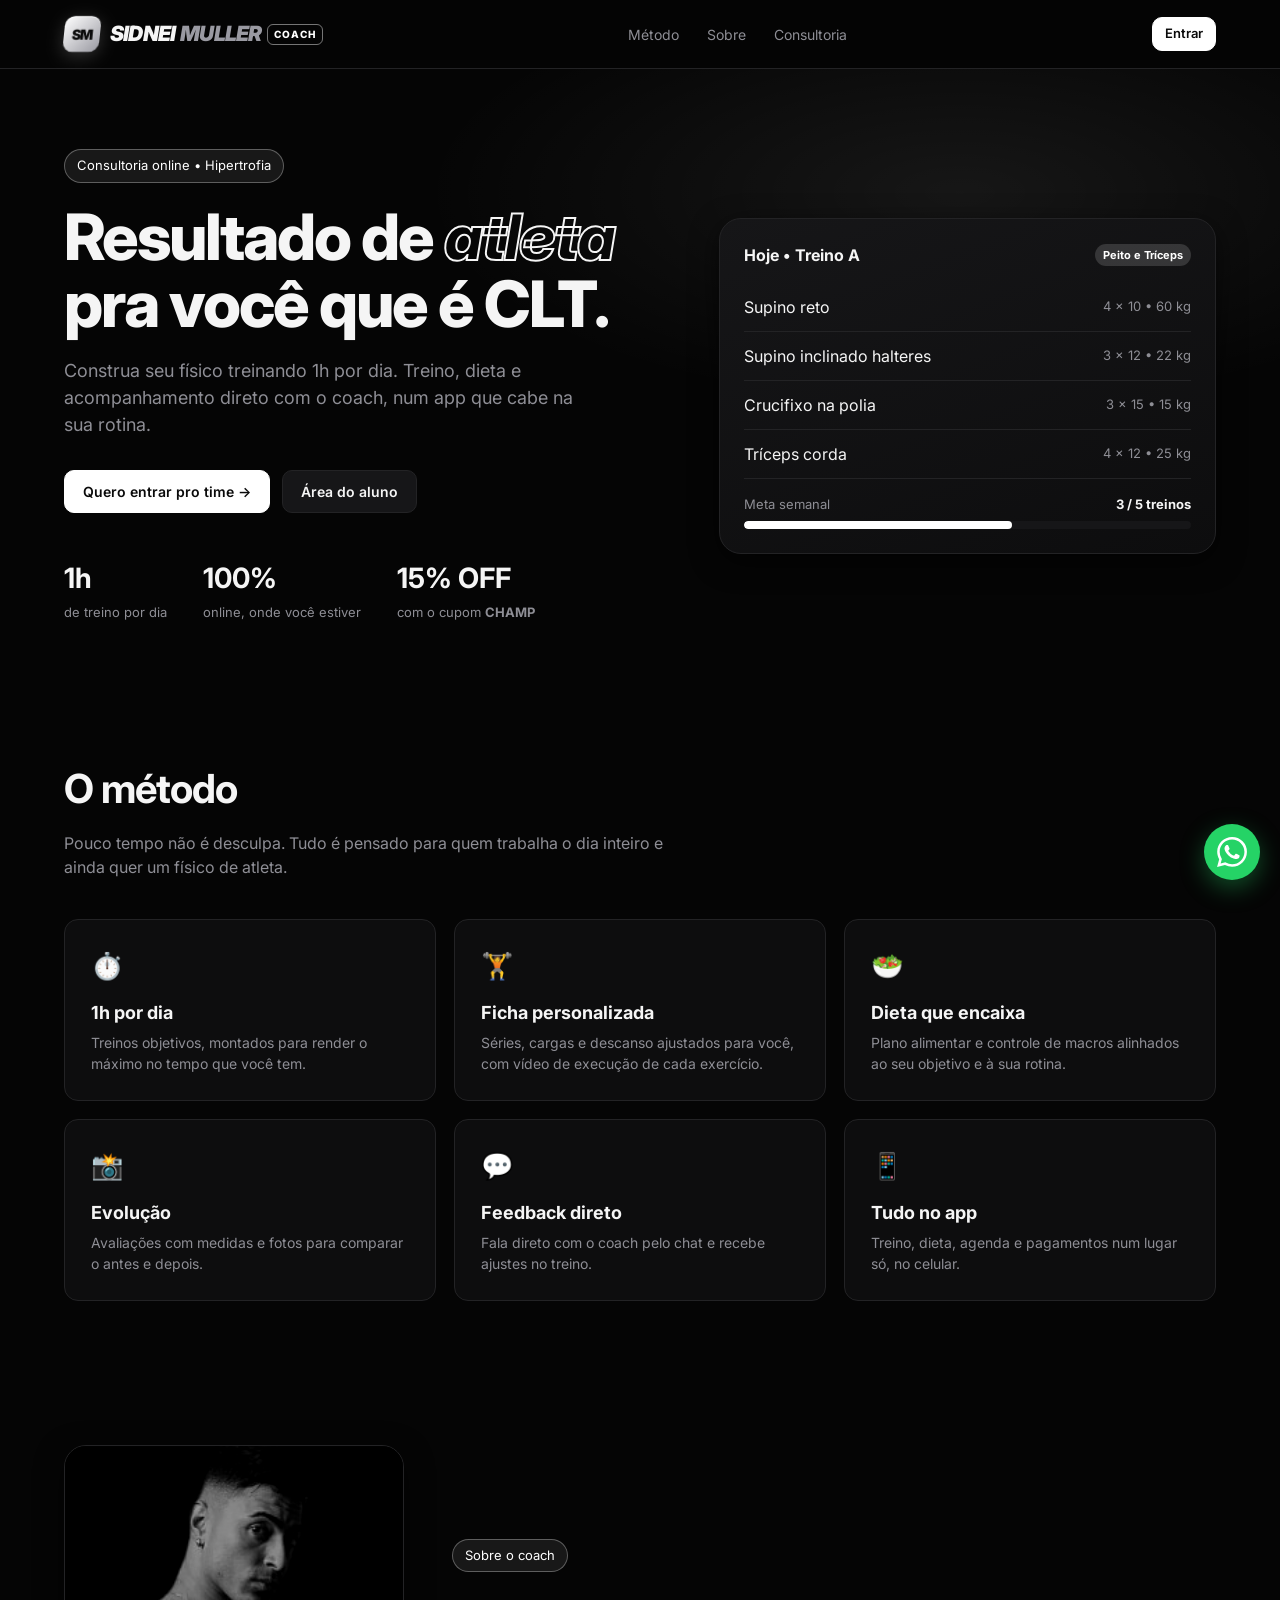
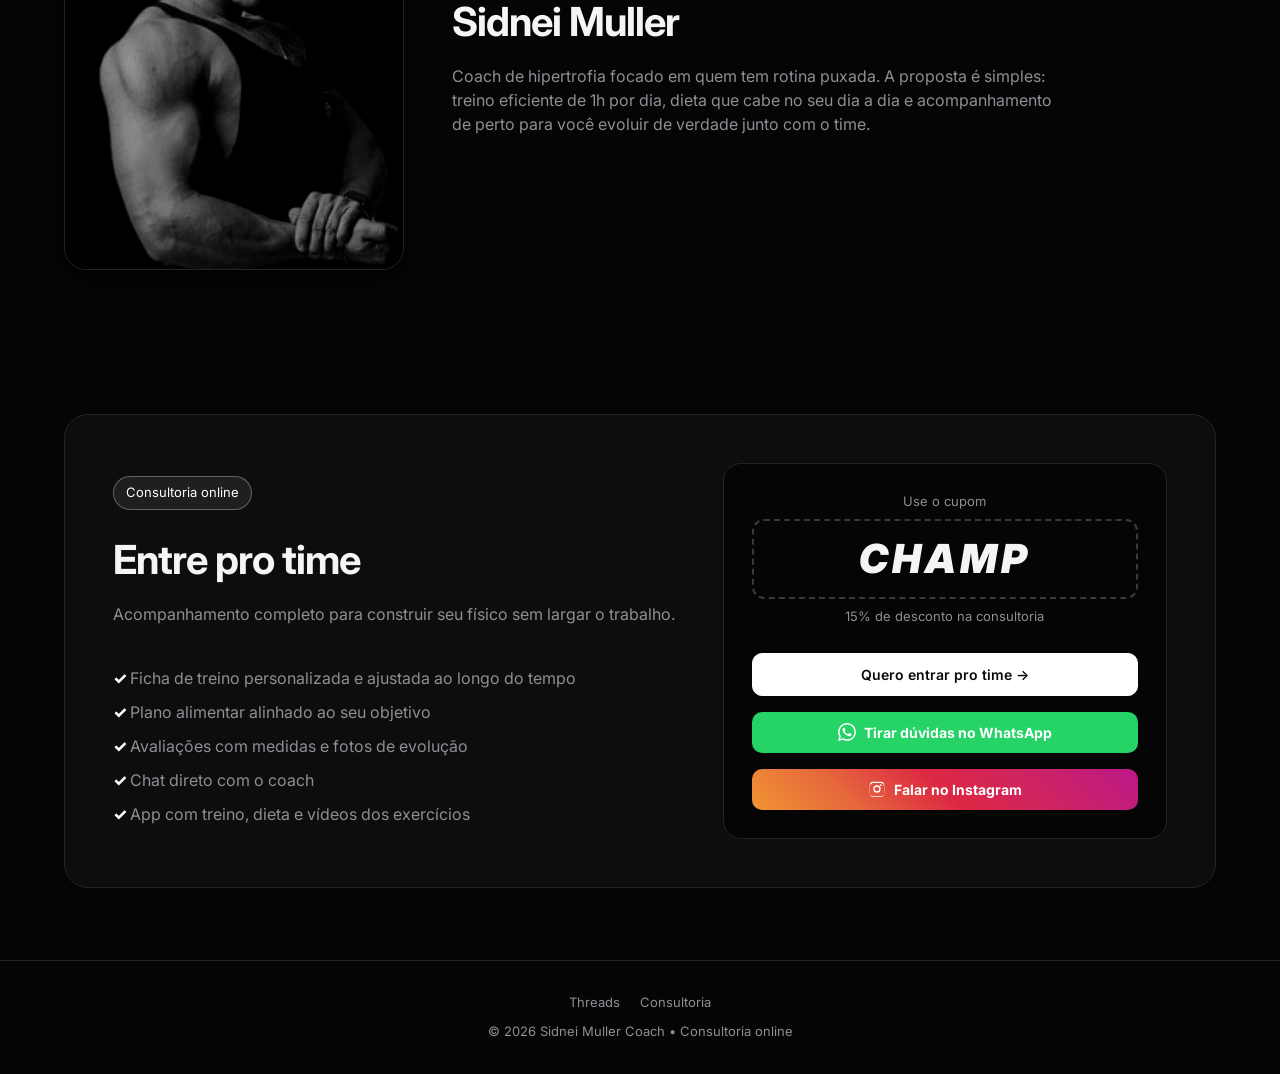
==== index.html @ 7ab68162 "Expand the coach's Financeiro - Six KPIs: received this month, receivable, overdue with delinquency " ====
<!DOCTYPE html>
<html lang="pt-br">
<head>
    <meta charset="UTF-8">
    <meta name="viewport" content="width=device-width, initial-scale=1.0">
    <meta name="theme-color" content="#050505">
    <link rel="icon" href="assets/logo.svg" type="image/svg+xml">
    <title>Sidnei Muller Coach — Resultado de atleta pra você CLT</title>
    <meta name="description" content="Consultoria online de hipertrofia com Sidnei Muller. Construa seu físico treinando 1h por dia.">
    <link rel="preconnect" href="https://fonts.googleapis.com">
    <link href="https://fonts.googleapis.com/css2?family=Inter:wght@400;500;600;700;800;900&display=swap" rel="stylesheet">
    <link rel="stylesheet" href="css/style.css?v=202610061813">
    <script src="js/config.js?v=202610061813"></script>
</head>
<body>
    <header class="nav">
        <a href="#" class="logo"><span class="logo-mark" aria-hidden="true">SM</span><span class="logo-text">Sidnei<b>Muller</b><em>Coach</em></span></a>
        <nav class="nav-links">
            <a href="#metodo">Método</a>
            <a href="#sobre">Sobre</a>
            <a href="#consultoria">Consultoria</a>
        </nav>
        <div class="nav-actions">
            <button class="btn btn-primary btn-sm" data-open-login>Entrar</button>
        </div>
    </header>

    <div class="hero-glow"><section class="hero">
        <div>
            <div class="pill">Consultoria online • Hipertrofia</div>
            <h1>Resultado de <em>atleta</em> pra você que é CLT.</h1>
            <p>Construa seu físico treinando 1h por dia. Treino, dieta e acompanhamento direto com o coach, num app que cabe na sua rotina.</p>
            <div class="hero-actions">
                <a class="btn btn-primary" data-link="checkout">Quero entrar pro time →</a>
                <button class="btn" data-open-login data-role="cliente">Área do aluno</button>
            </div>
            <div class="hero-stats">
                <div><strong>1h</strong><span>de treino por dia</span></div>
                <div><strong>100%</strong><span>online, onde você estiver</span></div>
                <div><strong><span data-discount>15%</span> OFF</strong><span>com o cupom <b data-coupon>CHAMP</b></span></div>
            </div>
        </div>
        <div class="hero-card">
            <div class="card-head"><h3>Hoje • Treino A</h3><span class="badge accent">Peito e Tríceps</span></div>
            <div class="mini-row"><span>Supino reto</span><span class="muted small">4 × 10 • 60 kg</span></div>
            <div class="mini-row"><span>Supino inclinado halteres</span><span class="muted small">3 × 12 • 22 kg</span></div>
            <div class="mini-row"><span>Crucifixo na polia</span><span class="muted small">3 × 15 • 15 kg</span></div>
            <div class="mini-row"><span>Tríceps corda</span><span class="muted small">4 × 12 • 25 kg</span></div>
            <div style="margin-top:16px">
                <div class="macro-top"><span class="muted">Meta semanal</span><b>3 / 5 treinos</b></div>
                <div class="progress"><span style="width:60%"></span></div>
            </div>
        </div>
    </section></div>

    <section class="section" id="metodo">
        <h2 class="section-title">O método</h2>
        <p class="section-sub">Pouco tempo não é desculpa. Tudo é pensado para quem trabalha o dia inteiro e ainda quer um físico de atleta.</p>
        <div class="features">
            <div class="feature"><div class="ico">⏱️</div><h3>1h por dia</h3><p>Treinos objetivos, montados para render o máximo no tempo que você tem.</p></div>
            <div class="feature"><div class="ico">🏋️</div><h3>Ficha personalizada</h3><p>Séries, cargas e descanso ajustados para você, com vídeo de execução de cada exercício.</p></div>
            <div class="feature"><div class="ico">🥗</div><h3>Dieta que encaixa</h3><p>Plano alimentar e controle de macros alinhados ao seu objetivo e à sua rotina.</p></div>
            <div class="feature"><div class="ico">📸</div><h3>Evolução</h3><p>Avaliações com medidas e fotos para comparar o antes e depois.</p></div>
            <div class="feature"><div class="ico">💬</div><h3>Feedback direto</h3><p>Fala direto com o coach pelo chat e recebe ajustes no treino.</p></div>
            <div class="feature"><div class="ico">📱</div><h3>Tudo no app</h3><p>Treino, dieta, agenda e pagamentos num lugar só, no celular.</p></div>
        </div>
    </section>

    <section class="section" id="sobre">
        <div class="about">
            <div class="about-photo"><img src="assets/sidnei.jpg" alt="Sidnei Muller, coach de hipertrofia" loading="lazy"></div>
            <div>
                <div class="pill">Sobre o coach</div>
                <h2 class="section-title">Sidnei Muller</h2>
                <p class="section-sub">Coach de hipertrofia focado em quem tem rotina puxada. A proposta é simples: treino eficiente de 1h por dia, dieta que cabe no seu dia a dia e acompanhamento de perto para você evoluir de verdade junto com o time.</p>
            </div>
        </div>
    </section>

    <section class="section" id="consultoria">
        <div class="offer">
            <div>
                <div class="pill">Consultoria online</div>
                <h2 class="section-title">Entre pro time</h2>
                <p class="section-sub">Acompanhamento completo para construir seu físico sem largar o trabalho.</p>
                <ul class="offer-list">
                    <li>Ficha de treino personalizada e ajustada ao longo do tempo</li>
                    <li>Plano alimentar alinhado ao seu objetivo</li>
                    <li>Avaliações com medidas e fotos de evolução</li>
                    <li>Chat direto com o coach</li>
                    <li>App com treino, dieta e vídeos dos exercícios</li>
                </ul>
            </div>
            <div class="offer-box">
                <div class="muted small">Use o cupom</div>
                <div class="coupon" data-coupon>CHAMP</div>
                <div class="muted small"><span data-discount>15%</span> de desconto na consultoria</div>
                <a class="btn btn-primary btn-block" data-link="checkout" style="margin-top:18px">Quero entrar pro time →</a>
                <a class="btn btn-block brand-wa" data-link="whatsapp"><svg class="btn-ico" viewBox="0 0 24 24" aria-hidden="true"><path d="M17.472 14.382c-.297-.149-1.758-.867-2.03-.967-.273-.099-.471-.148-.67.15-.197.297-.767.966-.94 1.164-.173.199-.347.223-.644.075-.297-.15-1.255-.463-2.39-1.475-.883-.788-1.48-1.761-1.653-2.059-.173-.297-.018-.458.13-.606.134-.133.298-.347.446-.52.149-.174.198-.298.298-.497.099-.198.05-.371-.025-.52-.075-.149-.669-1.612-.916-2.207-.242-.579-.487-.5-.669-.51-.173-.008-.371-.01-.57-.01-.198 0-.52.074-.792.372-.272.297-1.04 1.016-1.04 2.479 0 1.462 1.065 2.875 1.213 3.074.149.198 2.096 3.2 5.077 4.487.709.306 1.262.489 1.694.625.712.227 1.36.195 1.871.118.571-.085 1.758-.719 2.006-1.413.248-.694.248-1.289.173-1.413-.074-.124-.272-.198-.57-.347m-5.421 7.403h-.004a9.87 9.87 0 01-5.031-1.378l-.361-.214-3.741.982.998-3.648-.235-.374a9.86 9.86 0 01-1.51-5.26c.001-5.45 4.436-9.884 9.888-9.884 2.64 0 5.122 1.03 6.988 2.898a9.825 9.825 0 012.893 6.994c-.003 5.45-4.437 9.884-9.885 9.884m8.413-18.297A11.815 11.815 0 0012.05 0C5.495 0 .16 5.335.157 11.892c0 2.096.547 4.142 1.588 5.945L.057 24l6.305-1.654a11.882 11.882 0 005.683 1.448h.005c6.554 0 11.89-5.335 11.893-11.893a11.821 11.821 0 00-3.48-8.413z"/></svg> Tirar dúvidas no WhatsApp</a>
                <a class="btn btn-block brand-ig" data-link="instagram"><svg class="btn-ico" viewBox="0 0 24 24" aria-hidden="true"><path d="M12 2.2c3.2 0 3.6 0 4.8.1 1.2.1 1.8.2 2.2.4.6.2 1 .5 1.4.9.4.4.7.9.9 1.4.2.4.4 1.1.4 2.2.1 1.3.1 1.6.1 4.8s0 3.6-.1 4.8c-.1 1.2-.2 1.8-.4 2.2-.2.6-.5 1-.9 1.4-.4.4-.9.7-1.4.9-.4.2-1.1.4-2.2.4-1.3.1-1.6.1-4.8.1s-3.6 0-4.8-.1c-1.2-.1-1.8-.2-2.2-.4-.6-.2-1-.5-1.4-.9-.4-.4-.7-.9-.9-1.4-.2-.4-.4-1.1-.4-2.2C2.2 15.6 2.2 15.2 2.2 12s0-3.6.1-4.8c.1-1.2.2-1.8.4-2.2.2-.6.5-1 .9-1.4.4-.4.9-.7 1.4-.9.4-.2 1.1-.4 2.2-.4C8.4 2.2 8.8 2.2 12 2.2zm0 1.8c-3.1 0-3.5 0-4.7.1-1.1.1-1.7.2-2.1.4-.5.2-.9.4-1.3.8-.4.4-.6.8-.8 1.3-.2.4-.3 1-.4 2.1-.1 1.2-.1 1.6-.1 4.7s0 3.5.1 4.7c.1 1.1.2 1.7.4 2.1.2.5.4.9.8 1.3.4.4.8.6 1.3.8.4.2 1 .3 2.1.4 1.2.1 1.6.1 4.7.1s3.5 0 4.7-.1c1.1-.1 1.7-.2 2.1-.4.5-.2.9-.4 1.3-.8.4-.4.6-.8.8-1.3.2-.4.3-1 .4-2.1.1-1.2.1-1.6.1-4.7s0-3.5-.1-4.7c-.1-1.1-.2-1.7-.4-2.1-.2-.5-.4-.9-.8-1.3-.4-.4-.8-.6-1.3-.8-.4-.2-1-.3-2.1-.4-1.2-.1-1.6-.1-4.7-.1zm0 3.1a4.9 4.9 0 1 1 0 9.8 4.9 4.9 0 0 1 0-9.8zm0 8a3.1 3.1 0 1 0 0-6.2 3.1 3.1 0 0 0 0 6.2zm6.2-8.2a1.1 1.1 0 1 1-2.3 0 1.1 1.1 0 0 1 2.3 0z"/></svg> Falar no Instagram</a>
            </div>
        </div>
    </section>


    <footer class="footer">
        <div class="footer-links">
            <a data-link="threads">Threads</a>
            <a data-link="checkout">Consultoria</a>
        </div>
        <div>© <span id="year"></span> Sidnei Muller Coach • Consultoria online</div>
    </footer>

    <a class="wa-float brand-wa" data-link="whatsapp" aria-label="Conversar no WhatsApp" title="Conversar no WhatsApp"><svg viewBox="0 0 24 24" aria-hidden="true"><path d="M17.472 14.382c-.297-.149-1.758-.867-2.03-.967-.273-.099-.471-.148-.67.15-.197.297-.767.966-.94 1.164-.173.199-.347.223-.644.075-.297-.15-1.255-.463-2.39-1.475-.883-.788-1.48-1.761-1.653-2.059-.173-.297-.018-.458.13-.606.134-.133.298-.347.446-.52.149-.174.198-.298.298-.497.099-.198.05-.371-.025-.52-.075-.149-.669-1.612-.916-2.207-.242-.579-.487-.5-.669-.51-.173-.008-.371-.01-.57-.01-.198 0-.52.074-.792.372-.272.297-1.04 1.016-1.04 2.479 0 1.462 1.065 2.875 1.213 3.074.149.198 2.096 3.2 5.077 4.487.709.306 1.262.489 1.694.625.712.227 1.36.195 1.871.118.571-.085 1.758-.719 2.006-1.413.248-.694.248-1.289.173-1.413-.074-.124-.272-.198-.57-.347m-5.421 7.403h-.004a9.87 9.87 0 01-5.031-1.378l-.361-.214-3.741.982.998-3.648-.235-.374a9.86 9.86 0 01-1.51-5.26c.001-5.45 4.436-9.884 9.888-9.884 2.64 0 5.122 1.03 6.988 2.898a9.825 9.825 0 012.893 6.994c-.003 5.45-4.437 9.884-9.885 9.884m8.413-18.297A11.815 11.815 0 0012.05 0C5.495 0 .16 5.335.157 11.892c0 2.096.547 4.142 1.588 5.945L.057 24l6.305-1.654a11.882 11.882 0 005.683 1.448h.005c6.554 0 11.89-5.335 11.893-11.893a11.821 11.821 0 00-3.48-8.413z"/></svg></a>

    <div class="modal-backdrop" id="login-modal">
        <div class="modal">
            <h3 id="login-title">Entrar</h3>
            <p class="sub" id="login-sub">Acesse a área do time.</p>
            <form id="login-form">
                <!-- Demonstração: escolhe o perfil. Com o Supabase: entrar ou criar conta -->
                <div class="role-switch" id="role-switch">
                    <button type="button" data-role="cliente" class="active">Aluno</button>
                    <button type="button" data-role="personal">Coach</button>
                </div>
                <div class="role-switch" id="mode-switch" hidden>
                    <button type="button" data-mode="login" class="active">Entrar</button>
                    <button type="button" data-mode="signup">Criar conta</button>
                </div>
                <label class="field" id="name-field">Nome
                    <input class="input" name="name" placeholder="Seu nome completo" value="Lucas Andrade" autocomplete="name">
                </label>
                <label class="field" id="email-field">E-mail
                    <input class="input" type="email" name="email" placeholder="voce@email.com" value="lucas@email.com" required autocomplete="email">
                </label>
                <label class="field">Senha
                    <input class="input" type="password" name="password" placeholder="••••••••" value="123456" required minlength="6" autocomplete="current-password">
                </label>
                <p class="small" id="login-msg" hidden></p>
                <button class="btn btn-primary btn-block" type="submit" id="login-submit">Entrar</button>
                <button class="btn btn-ghost btn-block" type="button" id="forgot" hidden>Esqueci minha senha</button>
                <button class="btn btn-ghost btn-block" type="button" id="close-login">Cancelar</button>
            </form>
        </div>
    </div>

    <script src="js/backend.js?v=202610061813"></script>
    <script>
        document.getElementById('year').textContent = new Date().getFullYear();

        const modal = document.getElementById('login-modal');
        const form = document.getElementById('login-form');
        const msg = document.getElementById('login-msg');
        const submit = document.getElementById('login-submit');
        const roleButtons = form.querySelectorAll('#role-switch button');
        const modeButtons = form.querySelectorAll('#mode-switch button');
        let role = 'cliente';
        let mode = 'login';

        function say(text, ok) {
            msg.hidden = !text;
            msg.textContent = text || '';
            msg.className = 'small ' + (ok ? 'up' : 'down');
        }

        // Modo demonstração: nome e e-mail de exemplo, sem senha de verdade
        function setRole(r) {
            role = r;
            roleButtons.forEach(b => b.classList.toggle('active', b.dataset.role === r));
            form.name.value = r === 'personal' ? SITE.coach : 'Lucas Andrade';
            form.email.value = r === 'personal' ? 'coach@email.com' : 'lucas@email.com';
        }

        // Com o Supabase: entrar, criar conta ou definir senha (depois do link do e-mail)
        function setMode(m) {
            if (m === 'password') {
                mode = m;
                ['mode-switch', 'name-field', 'email-field', 'forgot'].forEach(id => document.getElementById(id).hidden = true);
                form.name.required = form.email.required = false;
                form.password.value = '';
                form.password.autocomplete = 'new-password';
                document.getElementById('login-title').textContent = 'Crie sua senha';
                document.getElementById('login-sub').textContent = 'Você vai usar esta senha (mínimo de 6 caracteres) para entrar das próximas vezes.';
                submit.textContent = 'Salvar senha e entrar';
                say('');
                return;
            }
            mode = m;
            modeButtons.forEach(b => b.classList.toggle('active', b.dataset.mode === m));
            document.getElementById('name-field').hidden = m !== 'signup';
            form.name.required = m === 'signup';
            form.password.autocomplete = m === 'signup' ? 'new-password' : 'current-password';
            document.getElementById('login-title').textContent = m === 'signup' ? 'Criar conta' : 'Entrar';
            submit.textContent = m === 'signup' ? 'Criar conta' : 'Entrar';
            document.getElementById('forgot').hidden = m === 'signup';
            document.getElementById('email-field').hidden = false;
            form.email.required = true;
            say('');
        }

        // Voltou do link do e-mail (convite do coach ou "esqueci minha senha")
        async function handleEmailLink() {
            modal.classList.add('open');
            try {
                const type = await Backend.handleRedirect();
                setMode('password');
                const skip = document.getElementById('close-login');
                if (type === 'recovery') {
                    document.getElementById('login-title').textContent = 'Nova senha';
                    skip.hidden = true;
                } else {
                    // Convite: pode criar a senha agora ou depois (pelo "Esqueci minha senha")
                    skip.textContent = 'Agora não, só entrar';
                    skip.onclick = () => { location.href = 'app.html#/' + Backend.siteUser(Backend.profile).role + '/dashboard'; };
                }
            } catch (err) {
                setMode('login');
                say(err.message);
            }
        }

        if (Backend.enabled) {
            document.getElementById('role-switch').hidden = true;
            document.getElementById('mode-switch').hidden = false;
            document.getElementById('login-sub').textContent = 'Use seu e-mail e senha.';
            form.name.value = form.email.value = form.password.value = '';
            setMode('login');
            if (Backend.hasAuthRedirect()) handleEmailLink();
        }

        document.querySelectorAll('[data-open-login]').forEach(el => el.addEventListener('click', () => {
            if (!Backend.enabled) setRole(el.dataset.role || 'cliente');
            modal.classList.add('open');
        }));
        roleButtons.forEach(b => b.addEventListener('click', () => setRole(b.dataset.role)));
        modeButtons.forEach(b => b.addEventListener('click', () => setMode(b.dataset.mode)));
        document.getElementById('close-login').onclick = () => modal.classList.remove('open');
        modal.addEventListener('click', e => { if (e.target === modal) modal.classList.remove('open'); });

        document.getElementById('forgot').onclick = async () => {
            if (!form.email.value) return say('Digite seu e-mail primeiro.');
            try {
                await Backend.resetPassword(form.email.value.trim());
                say('Enviamos um link para redefinir sua senha. Confira seu e-mail.', true);
            } catch (err) { say(err.message); }
        };

        form.addEventListener('submit', async e => {
            e.preventDefault();
            if (!Backend.enabled) {
                const user = { name: form.name.value.trim(), email: form.email.value.trim(), role };
                try { localStorage.setItem('fitcore_user', JSON.stringify(user)); } catch (_) {}
                location.href = 'app.html#/' + role + '/dashboard';
                return;
            }
            submit.disabled = true;
            say('');
            try {
                const email = form.email.value.trim(), password = form.password.value;
                if (mode === 'password') {
                    await Backend.updatePassword(password);
                } else if (mode === 'signup') {
                    const needsConfirm = await Backend.signUp(form.name.value.trim(), email, password);
                    if (needsConfirm) {
                        say('Conta criada! Confirme pelo link que enviamos para o seu e-mail e depois entre.', true);
                        setTimeout(() => setMode('login'), 4000);
                        return;
                    }
                    await Backend.loadProfile();
                } else {
                    await Backend.signIn(email, password);
                }
                const u = Backend.siteUser(Backend.profile);
                location.href = 'app.html#/' + u.role + '/dashboard';
            } catch (err) {
                say(err.message);
            } finally {
                submit.disabled = false;
            }
        });
    </script>
</body>
</html>
---- css/style.css ----
:root {
    /* Paleta monocromática: preto profundo, branco e prata (identidade do Sidnei) */
    --bg: #050505;
    --surface: #0d0d0e;
    --surface-2: #161618;
    --border: #232325;
    --border-hover: #3a3a3e;
    --text: #f5f5f5;
    --muted: #8e8e95;
    --accent: #ffffff;
    --accent-hover: #d9d9dc;
    --accent-2: #9a9aa2;
    --accent-rgb: 255, 255, 255;
    --accent-ink: #0a0a0a;
    --blue: #7fb2ff;
    --orange: #f0b44c;
    --red: #ff5c6c;
    --green: #3fd58a;
    --radius: 14px;
    --shadow: 0 8px 28px rgba(0, 0, 0, .6);
}

* { box-sizing: border-box; margin: 0; padding: 0; }

html { scroll-behavior: smooth; }

body {
    font-family: "Inter", system-ui, -apple-system, "Segoe UI", Roboto, sans-serif;
    background: var(--bg);
    color: var(--text);
    line-height: 1.5;
    -webkit-font-smoothing: antialiased;
}

a { color: inherit; text-decoration: none; }
button, input, select, textarea { font: inherit; color: inherit; }
img { max-width: 100%; display: block; }

/* ---------- Botões / inputs ---------- */
.btn {
    display: inline-flex; align-items: center; justify-content: center; gap: 8px;
    padding: 10px 18px; border-radius: 10px; border: 1px solid var(--border);
    background: var(--surface-2); cursor: pointer; font-weight: 600; font-size: 14px;
    transition: transform .15s, background .15s, border-color .15s;
}
.btn:hover { border-color: var(--border-hover); }
.btn:active { transform: scale(.98); }
.btn-primary { background: var(--accent); color: var(--accent-ink); border-color: var(--accent); }
.btn-primary:hover { background: var(--accent-hover); border-color: var(--accent-hover); }
.btn-ghost { background: transparent; }
.btn-sm { padding: 6px 12px; font-size: 13px; }
.btn-block { width: 100%; }

.field { display: flex; flex-direction: column; gap: 6px; font-size: 13px; color: var(--muted); }
.input, select.input, textarea.input {
    background: var(--bg); border: 1px solid var(--border); border-radius: 10px;
    padding: 10px 12px; color: var(--text); outline: none; width: 100%;
}
.input:focus { border-color: var(--accent); }

/* ---------- Landing ---------- */
.nav {
    position: sticky; top: 0; z-index: 10;
    display: flex; align-items: center; justify-content: space-between;
    padding: 16px clamp(16px, 5vw, 64px);
    background: rgba(5, 5, 5, .85); backdrop-filter: blur(10px);
    border-bottom: 1px solid var(--border);
}
.logo { display: flex; align-items: center; gap: 10px; }
.logo-mark {
    width: 36px; height: 36px; border-radius: 10px; flex-shrink: 0;
    display: grid; place-items: center; color: var(--accent-ink); font-weight: 900; font-size: 14px; letter-spacing: -.5px;
    background: linear-gradient(135deg, var(--accent), var(--accent-2));
    box-shadow: 0 4px 18px rgba(var(--accent-rgb), .18), inset 0 1px 0 rgba(255, 255, 255, .6);
    transform: skewX(-6deg);
}
.logo-mark svg { width: 20px; height: 20px; fill: #fff; transform: skewX(6deg); }
.logo-text { font-weight: 900; font-size: 21px; letter-spacing: -.8px; text-transform: uppercase; font-style: italic; display: flex; align-items: center; }
.logo-text b { color: var(--accent-2); font-weight: 900; margin-left: 5px; }
.logo-text em {
    font-style: normal; font-size: 10px; font-weight: 800; letter-spacing: 1px; margin-left: 6px;
    padding: 2px 6px; border-radius: 6px; border: 1px solid rgba(var(--accent-rgb), .45); color: var(--accent);
}
.nav-links { display: flex; gap: 28px; color: var(--muted); font-size: 14px; }
.nav-links a:hover { color: var(--text); }

.hero-glow { background: radial-gradient(60% 50% at 75% 20%, rgba(var(--accent-rgb), .07), transparent 70%); }
.hero {
    display: grid; grid-template-columns: 1.1fr .9fr; gap: 48px; align-items: center;
    padding: 80px clamp(16px, 5vw, 64px) 64px; max-width: 1280px; margin: 0 auto;
}
.pill {
    display: inline-flex; gap: 8px; align-items: center; font-size: 13px; color: var(--accent);
    border: 1px solid rgba(var(--accent-rgb), .3); background: rgba(var(--accent-rgb), .08);
    padding: 6px 12px; border-radius: 999px; margin-bottom: 20px;
}
.hero h1 { font-size: clamp(36px, 5.5vw, 64px); line-height: 1.05; letter-spacing: -2px; font-weight: 800; }
.hero h1 em { font-style: italic; color: transparent; -webkit-text-stroke: 2px var(--text); padding-right: 4px; }
.hero p { color: var(--muted); font-size: 18px; margin: 20px 0 32px; max-width: 520px; }
.hero-actions { display: flex; gap: 12px; flex-wrap: wrap; }
.hero-stats { display: flex; gap: 36px; margin-top: 44px; flex-wrap: wrap; }
.hero-stats strong { display: block; font-size: 28px; }
.hero-stats span { color: var(--muted); font-size: 13px; }

.hero-card {
    background: linear-gradient(160deg, var(--surface-2), var(--surface));
    border: 1px solid var(--border); border-radius: 22px; padding: 24px; box-shadow: var(--shadow);
}
.hero-card .mini-row { display: flex; justify-content: space-between; align-items: center; padding: 12px 0; border-bottom: 1px solid var(--border); }
.hero-card .mini-row:last-child { border-bottom: 0; }

.section { padding: 72px clamp(16px, 5vw, 64px); max-width: 1280px; margin: 0 auto; }
.section-title { font-size: clamp(28px, 4vw, 40px); letter-spacing: -1px; margin-bottom: 12px; }
.section-sub { color: var(--muted); margin-bottom: 40px; max-width: 620px; }

.features { display: grid; grid-template-columns: repeat(3, 1fr); gap: 18px; }
.feature { background: var(--surface); border: 1px solid var(--border); border-radius: var(--radius); padding: 26px; }
.feature .ico { font-size: 26px; margin-bottom: 14px; }
.feature h3 { margin-bottom: 6px; font-size: 18px; }
.feature p { color: var(--muted); font-size: 14px; }

.plans { display: grid; grid-template-columns: repeat(3, 1fr); gap: 18px; }
.plan { background: var(--surface); border: 1px solid var(--border); border-radius: 18px; padding: 28px; display: flex; flex-direction: column; gap: 16px; }
.plan.featured { border-color: var(--accent); position: relative; }
.plan.featured::before {
    content: "Mais escolhido"; position: absolute; top: -12px; left: 24px;
    background: var(--accent); color: var(--accent-ink); font-size: 12px; font-weight: 700; padding: 3px 10px; border-radius: 999px;
}
.plan .price { font-size: 36px; font-weight: 800; }
.plan .price small { font-size: 14px; color: var(--muted); font-weight: 500; }
.plan ul { list-style: none; display: flex; flex-direction: column; gap: 8px; color: var(--muted); font-size: 14px; flex: 1; }
.plan li::before { content: "✓ "; color: var(--accent); font-weight: 700; }

.testimonials { display: grid; grid-template-columns: repeat(3, 1fr); gap: 18px; }
.testimonial { background: var(--surface); border: 1px solid var(--border); border-radius: var(--radius); padding: 24px; }
.testimonial p { color: var(--muted); margin-bottom: 16px; }

.cta {
    background: linear-gradient(120deg, #f5f5f5, #9a9aa2); color: var(--accent-ink); border-radius: 24px; padding: 48px;
    display: flex; justify-content: space-between; align-items: center; gap: 24px; flex-wrap: wrap;
}
.cta h2 { font-size: clamp(24px, 3.5vw, 36px); letter-spacing: -1px; }
.cta .btn { background: #0b0b0c; color: #fff; border-color: #0b0b0c; }

.footer { text-align: center; color: var(--muted); font-size: 13px; padding: 32px; border-top: 1px solid var(--border); }

/* ---------- Modal login ---------- */
.modal-backdrop {
    position: fixed; inset: 0; background: rgba(0, 0, 0, .6); display: none;
    align-items: center; justify-content: center; z-index: 50; padding: 16px;
}
.modal-backdrop.open { display: flex; }
.modal { background: var(--surface); border: 1px solid var(--border); border-radius: 18px; padding: 28px; width: 100%; max-width: 420px; box-shadow: var(--shadow); }
.modal h3 { font-size: 22px; margin-bottom: 4px; }
.modal .sub { color: var(--muted); font-size: 14px; margin-bottom: 20px; }
.modal form { display: flex; flex-direction: column; gap: 14px; }
.role-switch { display: grid; grid-template-columns: 1fr 1fr; gap: 6px; background: var(--bg); padding: 4px; border-radius: 10px; border: 1px solid var(--border); }
.role-switch button { border: 0; background: transparent; padding: 8px; border-radius: 7px; cursor: pointer; color: var(--muted); font-weight: 600; }
.role-switch button.active { background: var(--surface-2); color: var(--text); }

/* ---------- App (área logada) ---------- */
.app { display: grid; grid-template-columns: 250px 1fr; min-height: 100vh; }

.sidebar {
    background: var(--surface); border-right: 1px solid var(--border); padding: 20px 14px;
    display: flex; flex-direction: column; gap: 6px; position: sticky; top: 0; height: 100vh;
}
.sidebar .logo { padding: 4px 10px 20px; }
.sidebar .logo { min-width: 0; }
.sidebar .logo-text { font-size: 18px; white-space: nowrap; min-width: 0; overflow: hidden; }
.sidebar .logo-text em { display: none; }
.side-label { font-size: 11px; text-transform: uppercase; letter-spacing: 1px; color: var(--muted); padding: 12px 12px 6px; }
.side-link {
    display: flex; align-items: center; gap: 12px; padding: 10px 12px; border-radius: 10px;
    color: var(--muted); font-size: 14px; font-weight: 500; transition: background .15s, color .15s;
}
.side-link:hover { background: var(--surface-2); color: var(--text); }
.side-link.active { background: rgba(var(--accent-rgb), .1); color: var(--accent); }
.side-link .ico { width: 20px; text-align: center; }
.side-link .badge { margin-left: auto; }
.sidebar .spacer { flex: 1; }
.user-chip { display: flex; align-items: center; gap: 10px; padding: 10px; border: 1px solid var(--border); border-radius: 12px; }
.user-chip small { color: var(--muted); display: block; font-size: 12px; }

.avatar {
    width: 38px; height: 38px; border-radius: 50%; flex-shrink: 0;
    display: grid; place-items: center; font-weight: 700; font-size: 14px;
    background: linear-gradient(135deg, var(--accent), var(--accent-2)); color: var(--accent-ink);
}
.avatar.lg { width: 72px; height: 72px; font-size: 24px; }

.main { padding: 28px clamp(16px, 3vw, 40px) 60px; min-width: 0; }
.topbar { display: flex; justify-content: space-between; align-items: center; gap: 16px; margin-bottom: 28px; flex-wrap: wrap; }
.topbar h1 { font-size: 26px; letter-spacing: -.5px; }
.topbar p { color: var(--muted); font-size: 14px; }
.menu-toggle { display: none; }

.grid { display: grid; gap: 18px; }
.grid-4 { grid-template-columns: repeat(4, 1fr); }
.grid-3 { grid-template-columns: repeat(3, 1fr); }
.grid-2 { grid-template-columns: repeat(2, 1fr); }
.grid-main { grid-template-columns: 2fr 1fr; }

.card { background: var(--surface); border: 1px solid var(--border); border-radius: var(--radius); padding: 20px; min-width: 0; }
.card-head { display: flex; justify-content: space-between; align-items: center; margin-bottom: 16px; gap: 12px; }
.card-head h2, .card-head h3 { font-size: 16px; }
.card-head a { color: var(--accent); font-size: 13px; }
.muted { color: var(--muted); }
.small { font-size: 13px; }

.stat .label { color: var(--muted); font-size: 13px; display: flex; justify-content: space-between; align-items: center; }
.stat .value { font-size: 28px; font-weight: 800; margin: 6px 0 2px; letter-spacing: -.5px; }
.stat .value small { font-size: 14px; color: var(--muted); font-weight: 500; }
.stat .delta { font-size: 12px; }
.up { color: var(--green); }
.down { color: var(--red); }
.stat-ico { width: 34px; height: 34px; border-radius: 9px; display: grid; place-items: center; background: var(--surface-2); font-size: 16px; }

.badge { font-size: 11px; font-weight: 700; padding: 3px 8px; border-radius: 999px; background: var(--surface-2); color: var(--muted); white-space: nowrap; }
.badge.accent { background: rgba(var(--accent-rgb), .15); color: var(--accent); }
.badge.blue { background: rgba(91, 157, 255, .15); color: var(--blue); }
.badge.orange { background: rgba(255, 176, 32, .15); color: var(--orange); }
.badge.red { background: rgba(255, 77, 109, .15); color: var(--red); }
.badge.green { background: rgba(47, 214, 123, .15); color: var(--green); }

.progress { height: 8px; background: var(--surface-2); border-radius: 999px; overflow: hidden; }
.progress > span { display: block; height: 100%; background: var(--accent); border-radius: inherit; transition: width .4s; }

.list { display: flex; flex-direction: column; }
.list-item { display: flex; align-items: center; gap: 14px; padding: 12px 0; border-bottom: 1px solid var(--border); }
.list-item:last-child { border-bottom: 0; }
.list-item .grow { flex: 1; min-width: 0; }
.list-item .title { font-weight: 600; font-size: 14px; }
.list-item .meta { color: var(--muted); font-size: 12px; }

.date-box { width: 48px; text-align: center; background: var(--surface-2); border-radius: 10px; padding: 6px 0; flex-shrink: 0; }
.date-box b { display: block; font-size: 18px; line-height: 1.1; }
.date-box span { font-size: 11px; color: var(--muted); text-transform: uppercase; }

/* Semana */
.week { display: grid; grid-template-columns: repeat(7, 1fr); gap: 8px; }
.day { text-align: center; padding: 10px 4px; border-radius: 10px; background: var(--surface-2); font-size: 12px; color: var(--muted); }
.day b { display: block; font-size: 15px; color: var(--text); margin-top: 2px; }
.day.done { background: rgba(var(--accent-rgb), .12); color: var(--accent); }
.day.today { outline: 2px solid var(--accent); }
.day .dot { width: 6px; height: 6px; border-radius: 50%; background: currentColor; margin: 6px auto 0; opacity: .8; }

/* Anel de progresso */
.ring-wrap { display: flex; align-items: center; gap: 20px; }
.ring { width: 120px; height: 120px; flex-shrink: 0; }
.ring circle { fill: none; stroke-width: 10; }
.ring .bg { stroke: var(--surface-2); }
.ring .fg { stroke: var(--accent); stroke-linecap: round; transform: rotate(-90deg); transform-origin: 50% 50%; transition: stroke-dashoffset .6s; }
.ring text { fill: var(--text); font-weight: 800; font-size: 22px; }

/* Gráfico */
.chart { width: 100%; height: auto; display: block; }
.chart .grid-line { stroke: var(--border); stroke-dasharray: 3 4; }
.chart .line { fill: none; stroke: var(--accent); stroke-width: 2.5; stroke-linejoin: round; stroke-linecap: round; }
.chart .area { fill: url(#chartGrad); }
.chart .pt { fill: var(--bg); stroke: var(--accent); stroke-width: 2; }
.chart text { fill: var(--muted); font-size: 11px; }

/* Treinos */
.tabs { display: flex; gap: 8px; flex-wrap: wrap; margin-bottom: 18px; }
.tab { padding: 8px 16px; border-radius: 999px; border: 1px solid var(--border); background: var(--surface); cursor: pointer; color: var(--muted); font-weight: 600; font-size: 13px; }
.tab.active { background: var(--accent); color: var(--accent-ink); border-color: var(--accent); }

.exercise { display: grid; grid-template-columns: auto 1fr auto; gap: 14px; align-items: center; padding: 14px; border: 1px solid var(--border); border-radius: 12px; background: var(--bg); }
.exercise + .exercise { margin-top: 10px; }
.exercise.done { opacity: .55; }
.exercise.done .ex-name { text-decoration: line-through; }
.check {
    width: 26px; height: 26px; border-radius: 8px; border: 2px solid var(--border); background: transparent;
    cursor: pointer; display: grid; place-items: center; color: var(--accent-ink); font-weight: 900; font-size: 14px;
}
.exercise.done .check { background: var(--accent); border-color: var(--accent); }
.ex-name { font-weight: 600; }
.ex-meta { display: flex; gap: 8px; flex-wrap: wrap; margin-top: 4px; }

/* Dieta */
.meal { border: 1px solid var(--border); border-radius: 12px; padding: 16px; background: var(--bg); }
.meal + .meal { margin-top: 12px; }
.meal-head { display: flex; justify-content: space-between; align-items: center; margin-bottom: 8px; gap: 10px; }
.meal ul { list-style: none; color: var(--muted); font-size: 14px; display: flex; flex-direction: column; gap: 4px; }
.macro { margin-bottom: 14px; }
.macro-top { display: flex; justify-content: space-between; font-size: 13px; margin-bottom: 6px; }

/* Chat */
.chat { display: flex; flex-direction: column; height: min(70vh, 640px); }
.chat-body { flex: 1; overflow-y: auto; display: flex; flex-direction: column; gap: 10px; padding: 4px 4px 12px; }
.msg { max-width: 75%; padding: 10px 14px; border-radius: 14px; font-size: 14px; }
.msg small { display: block; font-size: 11px; opacity: .6; margin-top: 4px; }
.msg.them { background: var(--surface-2); align-self: flex-start; border-bottom-left-radius: 4px; }
.msg.me { background: var(--accent); color: var(--accent-ink); align-self: flex-end; border-bottom-right-radius: 4px; }
.chat-form { display: flex; gap: 10px; border-top: 1px solid var(--border); padding-top: 14px; }

/* Tabela */
.table-wrap { overflow-x: auto; }
table { width: 100%; border-collapse: collapse; font-size: 14px; }
th { text-align: left; color: var(--muted); font-weight: 500; font-size: 12px; text-transform: uppercase; letter-spacing: .5px; padding: 10px 12px; border-bottom: 1px solid var(--border); }
td { padding: 12px; border-bottom: 1px solid var(--border); white-space: nowrap; }
tr:last-child td { border-bottom: 0; }
.cell-user { display: flex; align-items: center; gap: 10px; }

.form-row { display: grid; grid-template-columns: repeat(auto-fit, minmax(140px, 1fr)); gap: 12px; align-items: end; }

.toast {
    position: fixed; bottom: 24px; left: 50%; transform: translateX(-50%) translateY(20px);
    background: var(--accent); color: var(--accent-ink); padding: 12px 20px; border-radius: 12px;
    font-weight: 700; white-space: nowrap; opacity: 0; pointer-events: none; transition: .25s; z-index: 100;
}
.toast.show { opacity: 1; transform: translateX(-50%) translateY(0); }

.empty { text-align: center; color: var(--muted); padding: 24px; font-size: 14px; }

/* ---------- Responsivo ---------- */
@media (max-width: 1100px) {
    .grid-4 { grid-template-columns: repeat(2, 1fr); }
    .grid-main { grid-template-columns: 1fr; }
}
@media (max-width: 900px) {
    .hero { grid-template-columns: 1fr; padding-top: 48px; }
    .features, .plans, .testimonials { grid-template-columns: 1fr; }
    .nav-links { display: none; }
    .grid-3, .grid-2 { grid-template-columns: 1fr; }

    .app { grid-template-columns: 1fr; }
    .sidebar {
        position: fixed; left: 0; top: 0; bottom: 0; width: 260px; z-index: 40;
        transform: translateX(-100%); transition: transform .25s;
    }
    .sidebar.open { transform: translateX(0); box-shadow: var(--shadow); }
    .menu-toggle { display: inline-flex; }
}
@media (max-width: 520px) {
    .grid-4 { grid-template-columns: 1fr; }
    .cta { padding: 28px; }
    .week { gap: 4px; }
    .msg { max-width: 90%; }
}

/* ---------- Modal genérico da área logada ---------- */
#modal .modal { max-height: calc(100vh - 32px); overflow-y: auto; }
.modal.modal-wide { max-width: 640px; }

/* ---------- Biblioteca ---------- */
.lib-grid { display: grid; grid-template-columns: repeat(auto-fill, minmax(240px, 1fr)); gap: 14px; }
.lib-card { display: flex; flex-direction: column; border: 1px solid var(--border); border-radius: 12px; overflow: hidden; background: var(--bg); transition: border-color .15s, transform .15s; }
.lib-card:hover { border-color: var(--accent); transform: translateY(-2px); }
.lib-thumb { aspect-ratio: 16 / 7; display: grid; place-items: center; font-size: 30px; background: linear-gradient(135deg, var(--surface-2), #1f1714); color: var(--accent); }
.lib-body { padding: 12px 14px; display: flex; flex-direction: column; gap: 4px; }
.video-frame { aspect-ratio: 16 / 9; border-radius: 12px; overflow: hidden; background: #000; }
.video-frame iframe, .video-frame video { width: 100%; height: 100%; border: 0; display: block; }
.video-empty { background: var(--surface-2); display: flex; flex-direction: column; align-items: center; justify-content: center; gap: 10px; text-align: center; padding: 16px; color: var(--muted); }
.video-empty div { font-size: 40px; }
.tips { padding-left: 18px; color: var(--muted); font-size: 14px; display: flex; flex-direction: column; gap: 6px; }

/* ---------- Fichas ---------- */
.edit-table td { padding: 8px; }
.edit-table .input { padding: 6px 8px; min-width: 70px; }

/* ---------- Avaliação física ---------- */
.photo { position: relative; aspect-ratio: 3 / 4; border-radius: 12px; overflow: hidden; border: 1px solid var(--border); background: var(--surface-2) center / cover no-repeat; padding: 0; cursor: pointer; display: block; }
.photo img { width: 100%; height: 100%; object-fit: cover; display: block; }
.photo span { position: absolute; left: 8px; bottom: 8px; font-size: 11px; font-weight: 700; background: rgba(0, 0, 0, .65); color: #fff; padding: 2px 8px; border-radius: 999px; }
.photo-empty { display: flex; flex-direction: column; align-items: center; justify-content: center; gap: 4px; color: var(--muted); cursor: default; }
.photo-empty span { position: static; background: none; color: var(--text); padding: 0; }
.photo-pick { cursor: pointer; }
.photo-pick:not(.photo-empty) span, .photo-pick:not(.photo-empty) small { background: rgba(0, 0, 0, .65); color: #fff; padding: 2px 8px; border-radius: 999px; }
.photo-pick:not(.photo-empty) { display: flex; flex-direction: column; justify-content: flex-end; align-items: flex-start; padding: 8px; gap: 4px; }
.photo-inputs { display: grid; grid-template-columns: repeat(3, 1fr); gap: 10px; margin-top: 6px; }
.compare { display: flex; flex-direction: column; gap: 10px; }
.compare-row { display: grid; grid-template-columns: 1fr 1fr; gap: 10px; }
.compare-row .photo { aspect-ratio: 4 / 3; }
.thumbs { display: flex; gap: 6px; }
.thumb { width: 44px; height: 56px; border-radius: 8px; overflow: hidden; border: 1px solid var(--border); padding: 0; cursor: pointer; background: none; }
.thumb img { width: 100%; height: 100%; object-fit: cover; }

/* ---------- Pagamentos ---------- */
.pay-amount { font-size: 36px; font-weight: 800; letter-spacing: -1px; }
.pix-box { background: var(--bg); border: 1px dashed var(--border); border-radius: 12px; padding: 14px; display: flex; flex-direction: column; gap: 8px; align-items: flex-start; }
.pix-box code { font-size: 12px; word-break: break-all; color: var(--accent); }

/* ---------- Página do coach ---------- */
.nav-actions { display: flex; align-items: center; gap: 10px; }
.icon-btn { width: 36px; height: 36px; border-radius: 10px; border: 1px solid var(--border); display: grid; place-items: center; color: var(--text); transition: border-color .15s; }
.icon-btn:hover { border-color: var(--border-hover); }
.icon-btn svg, .btn-ico { width: 18px; height: 18px; fill: currentColor; }
.hero-stats strong span { font: inherit; color: inherit; }
.cta p { opacity: .75; margin-top: 6px; }

.about { display: grid; grid-template-columns: 340px 1fr; gap: 48px; align-items: center; }
.about-photo {
    aspect-ratio: 4 / 5; border-radius: 22px; border: 1px solid var(--border); overflow: hidden;
    background: radial-gradient(circle at 50% 30%, #2a2a2e, #0d0d0e 70%);
    display: grid; place-items: center; box-shadow: var(--shadow);
}
.about-photo:has(img) { background: #000; }
.about-photo img { width: 100%; height: 100%; object-fit: cover; object-position: 50% 20%; filter: grayscale(1) contrast(1.05); }
.about-photo span { font-size: 96px; font-weight: 900; font-style: italic; letter-spacing: -4px; color: transparent; -webkit-text-stroke: 2px rgba(255, 255, 255, .35); }

.offer { display: grid; grid-template-columns: 1.3fr 1fr; gap: 32px; align-items: center; background: var(--surface); border: 1px solid var(--border); border-radius: 24px; padding: clamp(24px, 4vw, 48px); }
.offer-list { list-style: none; display: flex; flex-direction: column; gap: 10px; color: var(--muted); }
.offer-list li::before { content: "✓ "; color: var(--accent); font-weight: 800; }
.offer-box { background: var(--bg); border: 1px solid var(--border); border-radius: 18px; padding: 28px; text-align: center; display: flex; flex-direction: column; gap: 8px; }
.coupon { font-size: 40px; font-weight: 900; letter-spacing: 4px; border: 2px dashed var(--border-hover); border-radius: 12px; padding: 8px; font-style: italic; }

.footer { display: flex; flex-direction: column; gap: 10px; align-items: center; }
.footer-links { display: flex; gap: 20px; }
.footer-links a:hover { color: var(--text); }

@media (max-width: 900px) {
    .about, .offer { grid-template-columns: 1fr; }
    .about-photo { max-width: 320px; }
}
@media (max-width: 520px) {
    .logo-text em { display: none; }
    .logo-text { font-size: 18px; }
}

/* ---------- Agenda ---------- */
.list-item.clickable { border-radius: 10px; margin: 0 -8px; padding-left: 8px; padding-right: 8px; transition: background .15s; }
.list-item.clickable:hover { background: var(--surface-2); }
.list-item.cancelled .title { text-decoration: line-through; color: var(--muted); }
.session-badges { display: flex; flex-direction: column; gap: 4px; align-items: flex-end; }
.cal-head { display: flex; align-items: center; gap: 8px; margin-bottom: 14px; }
.cal-head h2 { flex: 1; text-align: center; font-size: 17px; }
.cal-grid { display: grid; grid-template-columns: repeat(7, 1fr); gap: 6px; }
.cal-labels { margin-bottom: 6px; text-align: center; font-size: 12px; color: var(--muted); }
.cal-day {
    position: relative; aspect-ratio: 1 / 1; min-height: 44px; border-radius: 10px; border: 1px solid transparent;
    background: var(--surface-2); color: var(--text); cursor: pointer; display: flex; flex-direction: column;
    align-items: center; justify-content: center; gap: 4px; font-size: 14px; transition: border-color .15s, background .15s;
}
.cal-day:hover { border-color: var(--border-hover); }
.cal-day.past { color: var(--muted); background: transparent; }
.cal-day.today { border-color: var(--accent-2); }
.cal-day.selected { background: var(--accent); color: var(--accent-ink); border-color: var(--accent); }
.cal-dots { display: flex; gap: 3px; align-items: center; height: 6px; }
.cal-dots small { font-size: 9px; line-height: 1; }
.cal-dots i, .cal-legend i { width: 6px; height: 6px; border-radius: 50%; display: inline-block; }
.dot-accent { background: var(--accent); }
.dot-blue { background: var(--blue); }
.dot-orange { background: var(--orange); }
.cal-day.selected .dot-accent { background: var(--accent-ink); }
.cal-pending { position: absolute; top: 5px; right: 5px; width: 9px; height: 9px; border-radius: 50%; border: 2px solid var(--orange); background: transparent; }
.cal-pending.static { position: static; display: inline-block; }
.cal-legend { display: flex; flex-wrap: wrap; gap: 14px; margin-top: 14px; font-size: 12px; color: var(--muted); }
.cal-legend span { display: inline-flex; align-items: center; gap: 6px; }
.slots { display: flex; flex-wrap: wrap; gap: 6px; margin-top: 4px; }
.slot { border: 1px solid var(--border); background: var(--bg); color: var(--text); border-radius: 8px; padding: 5px 10px; font-size: 13px; cursor: pointer; }
.slot:hover { border-color: var(--border-hover); }
.slot.active { background: var(--accent); color: var(--accent-ink); border-color: var(--accent); }
.modal-actions { display: flex; flex-wrap: wrap; gap: 8px; margin-top: 18px; }
.modal-actions .btn { flex: 1 1 auto; }
.btn.danger { color: var(--red); }
.pending-card { border-color: rgba(240, 180, 76, .4); }
@media (max-width: 520px) {
    .cal-grid { gap: 4px; }
    .cal-day { min-height: 38px; font-size: 13px; }
}

/* ---------- Botões com as cores originais do Instagram e do WhatsApp ---------- */
.brand-ig, .brand-wa { color: #fff !important; border: 0 !important; }
/* Ícone quadrado: degradê radial do logo; botões largos: degradê linear (texto legível) */
.brand-ig { background: linear-gradient(45deg, #f09433 0%, #e6683c 25%, #dc2743 50%, #cc2366 75%, #bc1888 100%) !important; }
.icon-btn.brand-ig { background: radial-gradient(circle at 30% 107%, #fdf497 0%, #fdf497 5%, #fd5949 45%, #d6249f 60%, #285aeb 90%) !important; }
.brand-wa { background: #25d366 !important; }
.brand-ig:hover, .brand-wa:hover { filter: brightness(1.08); }
.brand-ig svg, .brand-wa svg { fill: #fff; }
.btn.brand-ig, .btn.brand-wa { font-weight: 700; }
[hidden] { display: none !important; }
.about .hero-actions { flex-wrap: wrap; }
.offer-box .btn + .btn { margin-top: 8px; }
.side-social { display: flex; gap: 8px; margin: 0 4px 10px; }
.side-social .btn { flex: 1; padding: 8px; }
.wa-float {
    position: fixed; right: 20px; bottom: 20px; z-index: 30; width: 56px; height: 56px; border-radius: 50%;
    display: grid; place-items: center; box-shadow: 0 8px 24px rgba(37, 211, 102, .35); transition: transform .15s;
}
.wa-float:hover { transform: scale(1.06); }
.wa-float svg { width: 30px; height: 30px; }

/* ---------- Chat do coach: lista de conversas + conversa ---------- */
.chat-layout { grid-template-columns: 300px 1fr; align-items: start; }
.thread-list { max-height: min(70vh, 640px); overflow-y: auto; }
.thread.active { background: var(--surface-2); }
.msg small { white-space: nowrap; }
@media (max-width: 900px) {
    .chat-layout { grid-template-columns: 1fr; }
    .thread-list { max-height: 260px; }
}
.thread-side { display: flex; flex-direction: column; align-items: flex-end; gap: 4px; flex-shrink: 0; }
.thread-side small { font-size: 11px; }
.video-frame.vertical { aspect-ratio: 9 / 16; max-width: 340px; margin: 0 auto; }

/* ---------- Financeiro ---------- */
.fin-toolbar { display: flex; gap: 10px; flex-wrap: wrap; margin-bottom: 14px; }
.fin-toolbar .input { width: auto; flex: 1 1 180px; }
.fin-toolbar .btn { flex: 0 0 auto; }
.fin-actions { display: flex; gap: 6px; justify-content: flex-end; }
.fin-batch { display: flex; flex-direction: column; gap: 10px; }
.fin-batch .btn { justify-content: flex-start; text-align: left; }
.fin-total td { font-weight: 700; border-top: 1px solid var(--border-hover); }
.check-line { display: flex; align-items: center; gap: 8px; font-size: 13px; color: var(--muted); margin: 12px 0; cursor: pointer; }
.fin-chart .bar-rec { fill: var(--accent); }
.fin-chart .bar-exp { fill: url(#hatch); stroke: var(--accent-2); stroke-width: 1; }
.fin-chart .hatch-bg { fill: var(--surface-2); }
.fin-chart .hatch-line { stroke: var(--accent-2); stroke-width: 2; }
.fin-chart .hit { fill: transparent; cursor: default; }
.fin-chart .fin-group:hover .hit { fill: rgba(var(--accent-rgb), .05); }
.chart-legend { display: flex; gap: 16px; font-size: 12px; color: var(--muted); }
.chart-legend span { display: inline-flex; align-items: center; gap: 6px; }
.chart-legend i { width: 12px; height: 12px; border-radius: 3px; display: inline-block; }
.lg-rec { background: var(--accent); }
.lg-exp { background: repeating-linear-gradient(45deg, var(--accent-2) 0 2px, var(--surface-2) 2px 5px); border: 1px solid var(--accent-2); }
.fin-table { margin-top: 10px; }
.fin-table summary { cursor: pointer; }
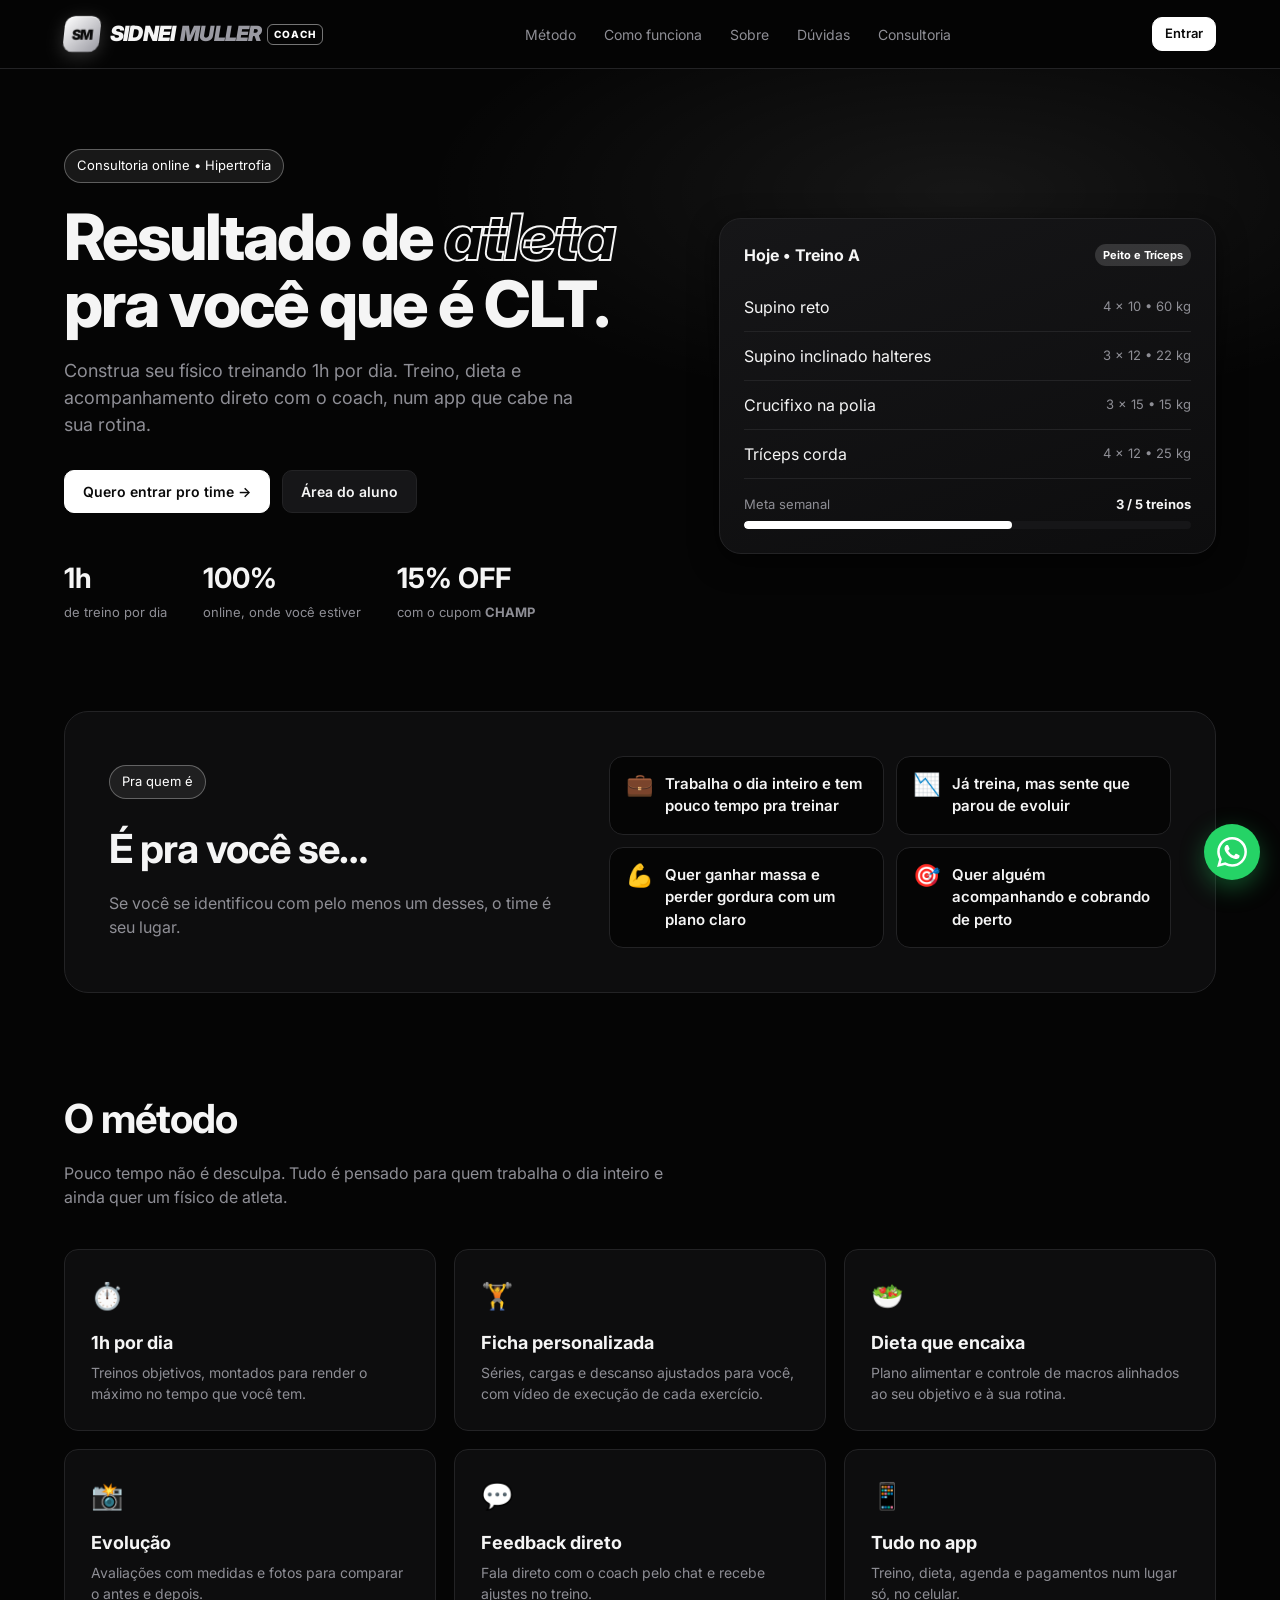
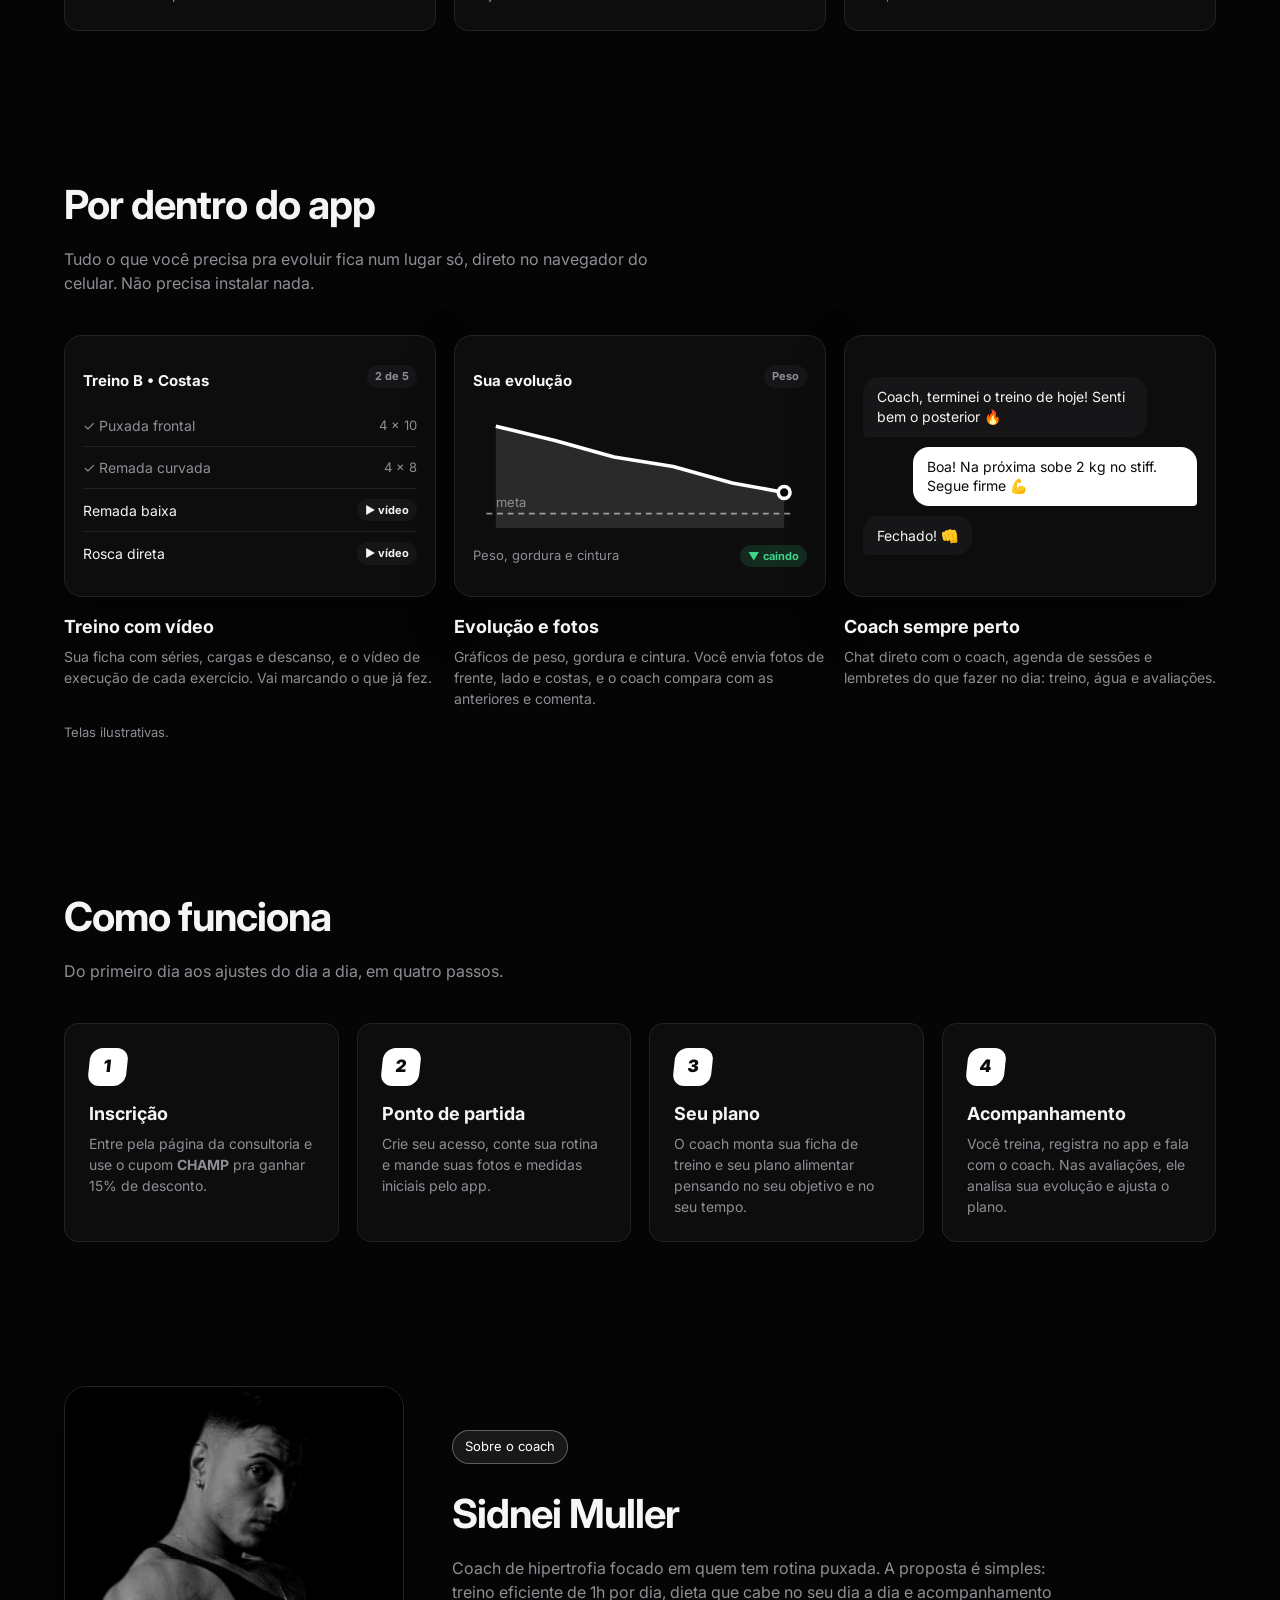
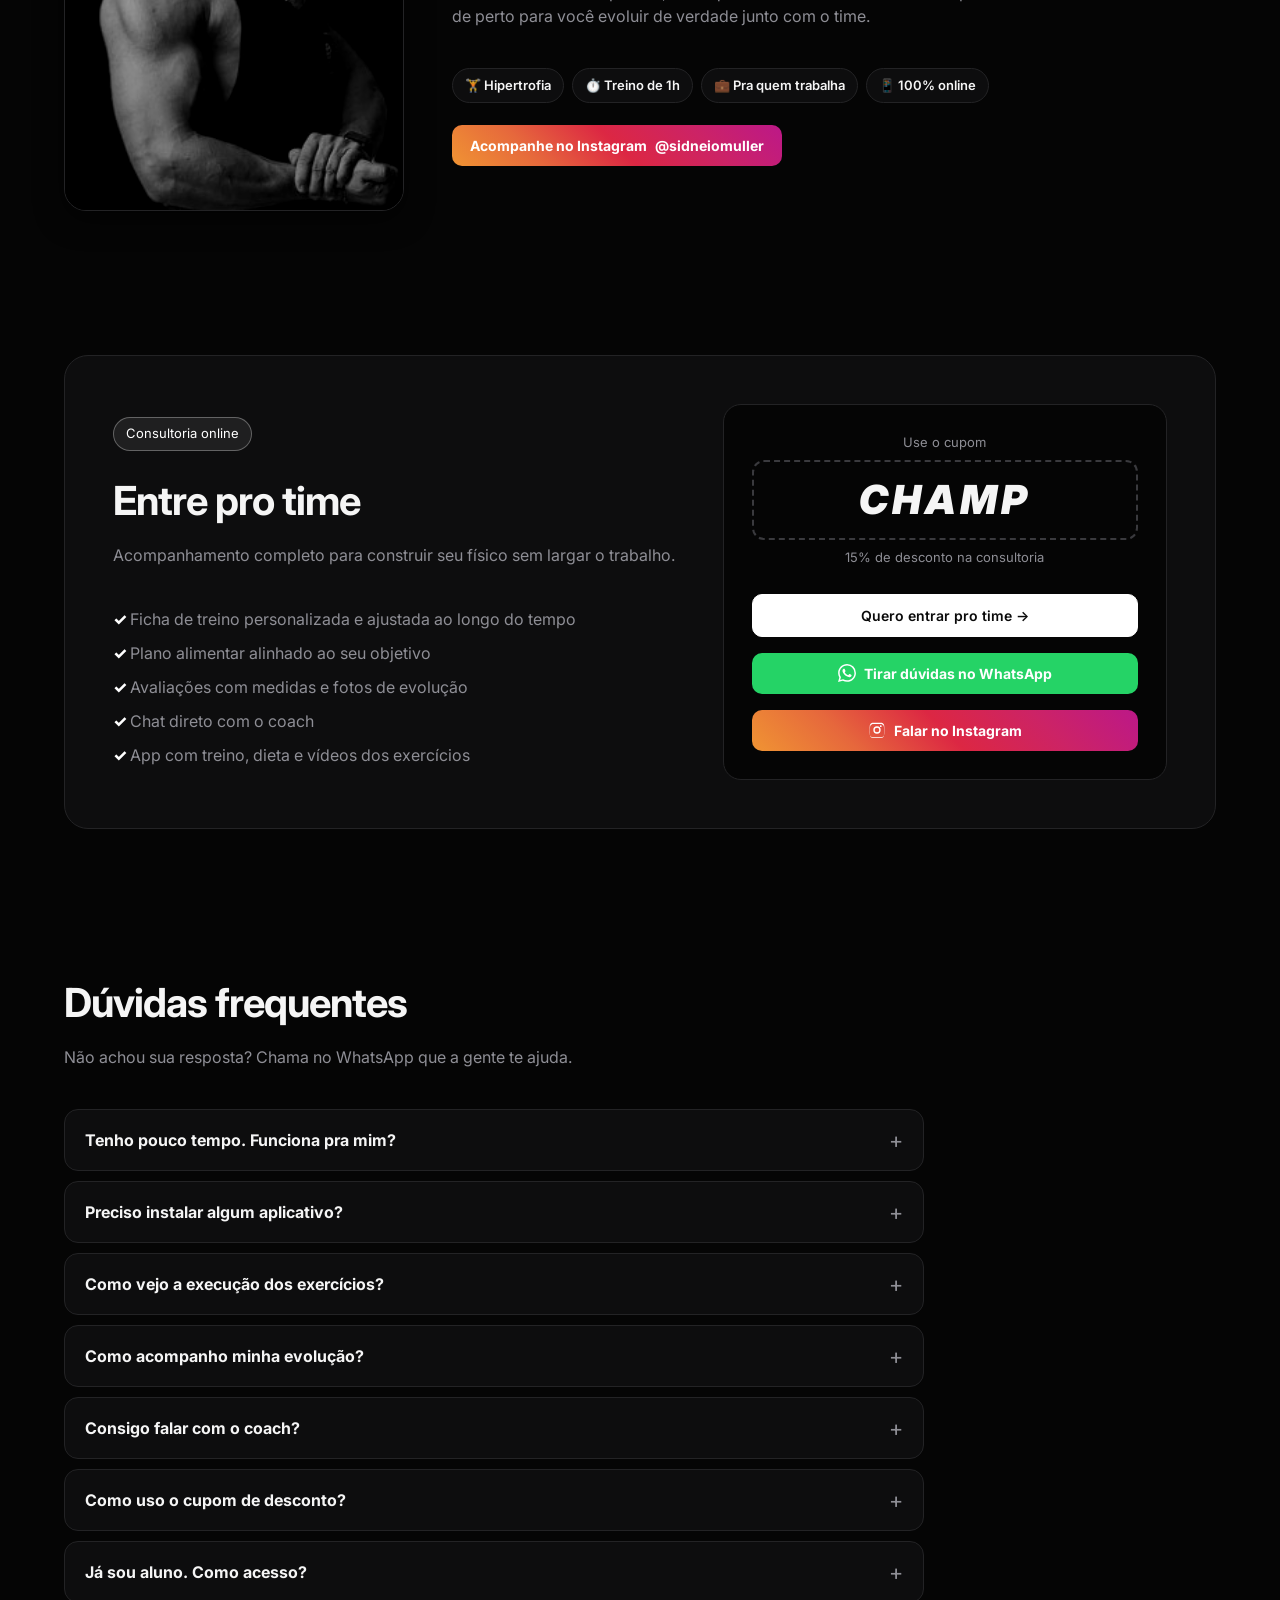
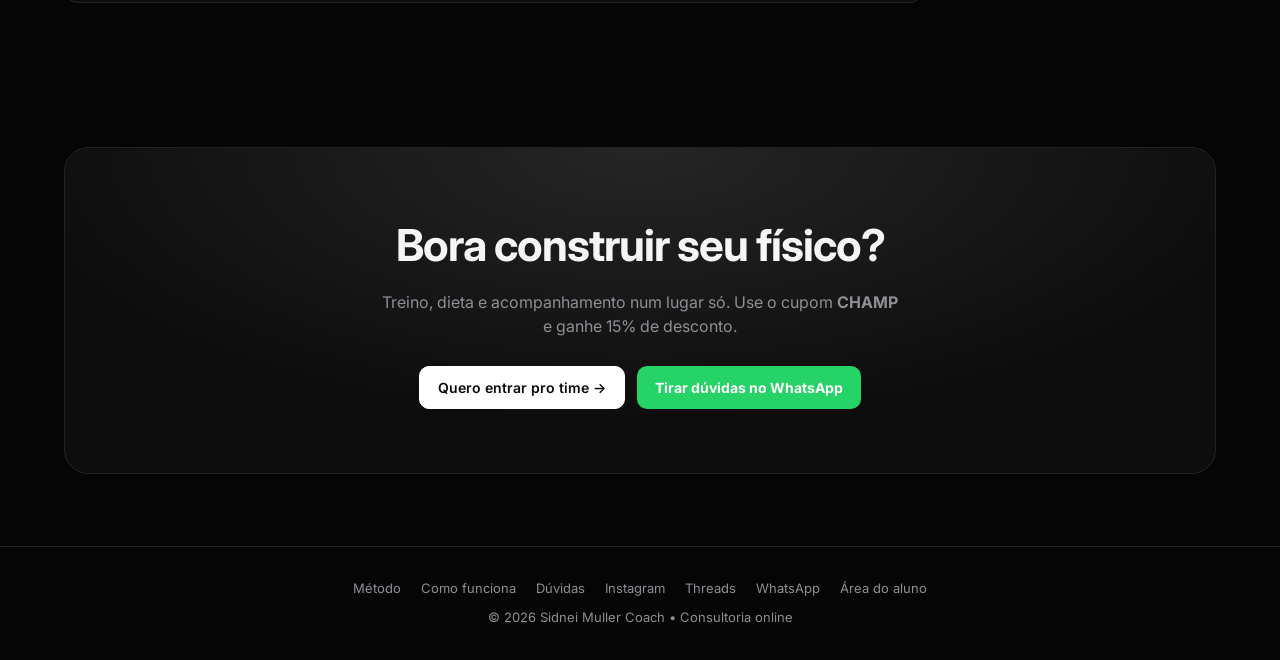
==== commit f0fe99c1: "Expand the landing page Adds "É pra você se…", an app preview with illustrative screens, a four-step" ====
--- a/index.html
+++ b/index.html
@@ -9,19 +9,22 @@
     <meta name="description" content="Consultoria online de hipertrofia com Sidnei Muller. Construa seu físico treinando 1h por dia.">
     <link rel="preconnect" href="https://fonts.googleapis.com">
     <link href="https://fonts.googleapis.com/css2?family=Inter:wght@400;500;600;700;800;900&display=swap" rel="stylesheet">
-    <link rel="stylesheet" href="css/style.css?v=202610061813">
-    <script src="js/config.js?v=202610061813"></script>
+    <link rel="stylesheet" href="css/style.css?v=202610071528">
+    <script src="js/config.js?v=202610071528"></script>
 </head>
 <body>
     <header class="nav">
         <a href="#" class="logo"><span class="logo-mark" aria-hidden="true">SM</span><span class="logo-text">Sidnei<b>Muller</b><em>Coach</em></span></a>
-        <nav class="nav-links">
+        <nav class="nav-links" id="nav-links">
             <a href="#metodo">Método</a>
+            <a href="#como-funciona">Como funciona</a>
             <a href="#sobre">Sobre</a>
+            <a href="#duvidas">Dúvidas</a>
             <a href="#consultoria">Consultoria</a>
         </nav>
         <div class="nav-actions">
             <button class="btn btn-primary btn-sm" data-open-login>Entrar</button>
+            <button class="btn btn-sm nav-toggle" id="nav-toggle" aria-label="Abrir menu" aria-expanded="false" aria-controls="nav-links">☰</button>
         </div>
     </header>
 
@@ -53,7 +56,23 @@
         </div>
     </section></div>
 
-    <section class="section" id="metodo">
+    <section class="section section-tight reveal" id="pra-quem">
+        <div class="fit-box">
+            <div>
+                <div class="pill">Pra quem é</div>
+                <h2 class="section-title">É pra você se…</h2>
+                <p class="section-sub" style="margin-bottom:0">Se você se identificou com pelo menos um desses, o time é seu lugar.</p>
+            </div>
+            <ul class="fit-list">
+                <li><span>💼</span>Trabalha o dia inteiro e tem pouco tempo pra treinar</li>
+                <li><span>📉</span>Já treina, mas sente que parou de evoluir</li>
+                <li><span>💪</span>Quer ganhar massa e perder gordura com um plano claro</li>
+                <li><span>🎯</span>Quer alguém acompanhando e cobrando de perto</li>
+            </ul>
+        </div>
+    </section>
+
+    <section class="section reveal" id="metodo">
         <h2 class="section-title">O método</h2>
         <p class="section-sub">Pouco tempo não é desculpa. Tudo é pensado para quem trabalha o dia inteiro e ainda quer um físico de atleta.</p>
         <div class="features">
@@ -66,18 +85,74 @@
         </div>
     </section>
 
-    <section class="section" id="sobre">
+    <section class="section reveal" id="app">
+        <h2 class="section-title">Por dentro do app</h2>
+        <p class="section-sub">Tudo o que você precisa pra evoluir fica num lugar só, direto no navegador do celular. Não precisa instalar nada.</p>
+        <div class="app-previews">
+            <div class="preview">
+                <div class="preview-screen">
+                    <div class="card-head"><h3>Treino B • Costas</h3><span class="badge">2 de 5</span></div>
+                    <div class="mini-row done"><span>✓ Puxada frontal</span><span class="muted small">4 × 10</span></div>
+                    <div class="mini-row done"><span>✓ Remada curvada</span><span class="muted small">4 × 8</span></div>
+                    <div class="mini-row"><span>Remada baixa</span><span class="play">▶ vídeo</span></div>
+                    <div class="mini-row"><span>Rosca direta</span><span class="play">▶ vídeo</span></div>
+                </div>
+                <h3>Treino com vídeo</h3>
+                <p>Sua ficha com séries, cargas e descanso, e o vídeo de execução de cada exercício. Vai marcando o que já fez.</p>
+            </div>
+            <div class="preview">
+                <div class="preview-screen">
+                    <div class="card-head"><h3>Sua evolução</h3><span class="badge">Peso</span></div>
+                    <svg class="preview-chart" viewBox="0 0 260 110" aria-hidden="true">
+                        <line x1="0" x2="260" y1="92" y2="92" class="goal"/>
+                        <path class="area" d="M8,18 L58,30 L108,44 L158,52 L208,66 L252,74 L252,104 L8,104 Z"/>
+                        <path class="line" d="M8,18 L58,30 L108,44 L158,52 L208,66 L252,74"/>
+                        <circle cx="252" cy="74" r="5"/>
+                        <text x="8" y="86">meta</text>
+                    </svg>
+                    <div class="mini-row"><span class="muted small">Peso, gordura e cintura</span><span class="badge green">▼ caindo</span></div>
+                </div>
+                <h3>Evolução e fotos</h3>
+                <p>Gráficos de peso, gordura e cintura. Você envia fotos de frente, lado e costas, e o coach compara com as anteriores e comenta.</p>
+            </div>
+            <div class="preview">
+                <div class="preview-screen chat-preview">
+                    <div class="bubble them">Coach, terminei o treino de hoje! Senti bem o posterior 🔥</div>
+                    <div class="bubble me">Boa! Na próxima sobe 2 kg no stiff. Segue firme 💪</div>
+                    <div class="bubble them">Fechado! 👊</div>
+                </div>
+                <h3>Coach sempre perto</h3>
+                <p>Chat direto com o coach, agenda de sessões e lembretes do que fazer no dia: treino, água e avaliações.</p>
+            </div>
+        </div>
+        <p class="muted small" style="margin-top:14px">Telas ilustrativas.</p>
+    </section>
+
+    <section class="section reveal" id="como-funciona">
+        <h2 class="section-title">Como funciona</h2>
+        <p class="section-sub">Do primeiro dia aos ajustes do dia a dia, em quatro passos.</p>
+        <ol class="steps">
+            <li><b>1</b><h3>Inscrição</h3><p>Entre pela página da consultoria e use o cupom <strong data-coupon>CHAMP</strong> pra ganhar <span data-discount>15%</span> de desconto.</p></li>
+            <li><b>2</b><h3>Ponto de partida</h3><p>Crie seu acesso, conte sua rotina e mande suas fotos e medidas iniciais pelo app.</p></li>
+            <li><b>3</b><h3>Seu plano</h3><p>O coach monta sua ficha de treino e seu plano alimentar pensando no seu objetivo e no seu tempo.</p></li>
+            <li><b>4</b><h3>Acompanhamento</h3><p>Você treina, registra no app e fala com o coach. Nas avaliações, ele analisa sua evolução e ajusta o plano.</p></li>
+        </ol>
+    </section>
+
+    <section class="section reveal" id="sobre">
         <div class="about">
             <div class="about-photo"><img src="assets/sidnei.jpg" alt="Sidnei Muller, coach de hipertrofia" loading="lazy"></div>
             <div>
                 <div class="pill">Sobre o coach</div>
                 <h2 class="section-title">Sidnei Muller</h2>
                 <p class="section-sub">Coach de hipertrofia focado em quem tem rotina puxada. A proposta é simples: treino eficiente de 1h por dia, dieta que cabe no seu dia a dia e acompanhamento de perto para você evoluir de verdade junto com o time.</p>
-            </div>
-        </div>
-    </section>
-
-    <section class="section" id="consultoria">
+                <div class="about-tags"><span>🏋️ Hipertrofia</span><span>⏱️ Treino de 1h</span><span>💼 Pra quem trabalha</span><span>📱 100% online</span></div>
+                <a class="btn brand-ig" data-link="instagram" style="margin-top:22px">Acompanhe no Instagram <span data-instagram-handle>@sidneiomuller</span></a>
+            </div>
+        </div>
+    </section>
+
+    <section class="section reveal" id="consultoria">
         <div class="offer">
             <div>
                 <div class="pill">Consultoria online</div>
@@ -103,10 +178,47 @@
     </section>
 
 
+    <section class="section reveal" id="duvidas">
+        <h2 class="section-title">Dúvidas frequentes</h2>
+        <p class="section-sub">Não achou sua resposta? Chama no WhatsApp que a gente te ajuda.</p>
+        <div class="faq">
+            <details><summary>Tenho pouco tempo. Funciona pra mim?</summary>
+                <p>Sim. O método foi pensado pra quem trabalha o dia inteiro: treinos objetivos de cerca de 1h por dia, montados pra render o máximo no tempo que você tem.</p></details>
+            <details><summary>Preciso instalar algum aplicativo?</summary>
+                <p>Não. A área do aluno funciona no navegador do celular ou do computador. É só entrar com seu e-mail e senha.</p></details>
+            <details><summary>Como vejo a execução dos exercícios?</summary>
+                <p>Cada exercício da sua ficha tem o vídeo de execução, além das séries, repetições, carga e descanso.</p></details>
+            <details><summary>Como acompanho minha evolução?</summary>
+                <p>Você registra peso e medidas e envia fotos de frente, lado e costas pelo app. O coach compara com as anteriores, comenta e ajusta seu plano. Os gráficos mostram sua evolução ao longo do tempo.</p></details>
+            <details><summary>Consigo falar com o coach?</summary>
+                <p>Sim. Dentro do app tem um chat direto com o coach. Antes de entrar, você pode tirar suas dúvidas pelo WhatsApp ou pelo Instagram.</p></details>
+            <details><summary>Como uso o cupom de desconto?</summary>
+                <p>Na hora da inscrição, use o cupom <strong data-coupon>CHAMP</strong> pra ganhar <span data-discount>15%</span> de desconto na consultoria.</p></details>
+            <details><summary>Já sou aluno. Como acesso?</summary>
+                <p>Clique em <a href="#" data-open-login data-role="cliente" class="link">Área do aluno</a> (ou em “Entrar”, no topo da página) e use seu e-mail e senha.</p></details>
+        </div>
+    </section>
+
+    <section class="section reveal">
+        <div class="final-cta">
+            <h2>Bora construir seu físico?</h2>
+            <p>Treino, dieta e acompanhamento num lugar só. Use o cupom <strong data-coupon>CHAMP</strong> e ganhe <span data-discount>15%</span> de desconto.</p>
+            <div class="hero-actions" style="justify-content:center">
+                <a class="btn btn-primary" data-link="checkout">Quero entrar pro time →</a>
+                <a class="btn brand-wa" data-link="whatsapp">Tirar dúvidas no WhatsApp</a>
+            </div>
+        </div>
+    </section>
+
     <footer class="footer">
         <div class="footer-links">
+            <a href="#metodo">Método</a>
+            <a href="#como-funciona">Como funciona</a>
+            <a href="#duvidas">Dúvidas</a>
+            <a data-link="instagram">Instagram</a>
             <a data-link="threads">Threads</a>
-            <a data-link="checkout">Consultoria</a>
+            <a data-link="whatsapp">WhatsApp</a>
+            <a href="#" data-open-login data-role="cliente">Área do aluno</a>
         </div>
         <div>© <span id="year"></span> Sidnei Muller Coach • Consultoria online</div>
     </footer>
@@ -144,9 +256,23 @@
         </div>
     </div>
 
-    <script src="js/backend.js?v=202610061813"></script>
+    <script src="js/backend.js?v=202610071528"></script>
     <script>
         document.getElementById('year').textContent = new Date().getFullYear();
+
+        // Menu do celular
+        const navToggle = document.getElementById('nav-toggle'), navLinks = document.getElementById('nav-links');
+        const setMenu = open => { navLinks.classList.toggle('open', open); navToggle.setAttribute('aria-expanded', open); navToggle.textContent = open ? '✕' : '☰'; };
+        navToggle.onclick = () => setMenu(!navLinks.classList.contains('open'));
+        navLinks.querySelectorAll('a').forEach(a => a.addEventListener('click', () => setMenu(false)));
+
+        // Seções aparecem suavemente ao rolar (desligado para quem prefere menos movimento)
+        if ('IntersectionObserver' in window && !matchMedia('(prefers-reduced-motion: reduce)').matches) {
+            const io = new IntersectionObserver(entries => entries.forEach(e => {
+                if (e.isIntersecting) { e.target.classList.add('shown'); io.unobserve(e.target); }
+            }), { rootMargin: '0px 0px -8% 0px' });
+            document.querySelectorAll('.reveal').forEach(el => { el.classList.add('will-reveal'); io.observe(el); });
+        }
 
         const modal = document.getElementById('login-modal');
         const form = document.getElementById('login-form');
@@ -228,7 +354,8 @@
             if (Backend.hasAuthRedirect()) handleEmailLink();
         }
 
-        document.querySelectorAll('[data-open-login]').forEach(el => el.addEventListener('click', () => {
+        document.querySelectorAll('[data-open-login]').forEach(el => el.addEventListener('click', e => {
+            e.preventDefault();
             if (!Backend.enabled) setRole(el.dataset.role || 'cliente');
             modal.classList.add('open');
         }));
--- a/css/style.css
+++ b/css/style.css
@@ -376,6 +376,14 @@
 .thumbs { display: flex; gap: 6px; }
 .thumb { width: 44px; height: 56px; border-radius: 8px; overflow: hidden; border: 1px solid var(--border); padding: 0; cursor: pointer; background: none; }
 .thumb img { width: 100%; height: 100%; object-fit: cover; }
+.eval-item .title .badge { margin-left: 6px; vertical-align: 1px; }
+.eval-feedback { flex-basis: 100%; background: var(--surface-2); border-left: 3px solid var(--accent); border-radius: 10px; padding: 10px 12px; font-size: 13px; }
+.eval-feedback small { color: var(--muted); }
+.eval-feedback p { margin: 4px 0 0; white-space: pre-line; }
+.eval-feedback-card { border-left: 3px solid var(--accent); }
+.review-compare { max-width: 440px; margin: 0 auto; }
+.review-compare .compare-row .photo { aspect-ratio: 3 / 4; cursor: default; }
+#review-form details summary { cursor: pointer; font-size: 13px; color: var(--muted); }
 
 /* ---------- Pagamentos ---------- */
 .pay-amount { font-size: 36px; font-weight: 800; letter-spacing: -1px; }
@@ -417,6 +425,69 @@
 @media (max-width: 520px) {
     .logo-text em { display: none; }
     .logo-text { font-size: 18px; }
+}
+
+/* ---------- Página inicial: novas seções ---------- */
+.section-tight { padding-top: 24px; padding-bottom: 24px; }
+.fit-box { display: grid; grid-template-columns: 1fr 1.2fr; gap: 32px; align-items: center; background: var(--surface); border: 1px solid var(--border); border-radius: 24px; padding: clamp(24px, 4vw, 44px); }
+.fit-list { list-style: none; display: grid; grid-template-columns: 1fr 1fr; gap: 12px; }
+.fit-list li { display: flex; gap: 12px; align-items: flex-start; background: var(--bg); border: 1px solid var(--border); border-radius: 14px; padding: 16px; font-weight: 600; font-size: 15px; }
+.fit-list li span { font-size: 22px; line-height: 1; }
+.app-previews { display: grid; grid-template-columns: repeat(3, 1fr); gap: 18px; }
+.preview h3 { margin: 16px 0 6px; font-size: 18px; }
+.preview p { color: var(--muted); font-size: 14px; }
+.preview-screen { background: var(--surface); border: 1px solid var(--border); border-radius: 18px; padding: 18px; min-height: 262px; box-shadow: 0 20px 50px rgba(0, 0, 0, .35); }
+.preview-screen .card-head { margin-bottom: 6px; }
+.preview-screen h3 { font-size: 15px; }
+.preview-screen .mini-row { display: flex; justify-content: space-between; align-items: center; padding: 10px 0; border-bottom: 1px solid var(--border); font-size: 14px; }
+.preview-screen .mini-row:last-child { border-bottom: 0; }
+.preview-screen .mini-row.done span:first-child { color: var(--muted); }
+.preview-screen .play { font-size: 11px; font-weight: 700; padding: 3px 8px; border-radius: 999px; background: var(--surface-2); color: var(--text); }
+.preview-chart { width: 100%; height: 130px; display: block; }
+.preview-chart .line { fill: none; stroke: var(--accent); stroke-width: 3; stroke-linejoin: round; }
+.preview-chart .area { fill: rgba(var(--accent-rgb), .12); }
+.preview-chart .goal { stroke: var(--muted); stroke-dasharray: 5 4; stroke-width: 1.5; }
+.preview-chart circle { fill: var(--bg); stroke: var(--accent); stroke-width: 3; }
+.preview-chart text { fill: var(--muted); font-size: 11px; }
+.chat-preview { display: flex; flex-direction: column; gap: 10px; justify-content: center; }
+.bubble { max-width: 85%; padding: 10px 14px; border-radius: 16px; font-size: 14px; line-height: 1.4; }
+.bubble.them { background: var(--surface-2); align-self: flex-start; border-bottom-left-radius: 4px; }
+.bubble.me { background: var(--accent); color: var(--accent-ink); align-self: flex-end; border-bottom-right-radius: 4px; }
+.steps { list-style: none; display: grid; grid-template-columns: repeat(4, 1fr); gap: 18px; counter-reset: none; }
+.steps li { background: var(--surface); border: 1px solid var(--border); border-radius: var(--radius); padding: 24px; position: relative; }
+.steps li b { display: grid; place-items: center; width: 38px; height: 38px; border-radius: 12px; background: var(--accent); color: var(--accent-ink); font-weight: 900; font-size: 17px; margin-bottom: 14px; transform: skewX(-6deg); }
+.steps h3 { font-size: 18px; margin-bottom: 6px; }
+.steps p { color: var(--muted); font-size: 14px; }
+.about-tags { display: flex; flex-wrap: wrap; gap: 8px; }
+.about-tags span { font-size: 13px; font-weight: 600; padding: 7px 12px; border-radius: 999px; background: var(--surface); border: 1px solid var(--border); }
+.faq { display: flex; flex-direction: column; gap: 10px; max-width: 860px; }
+.faq details { background: var(--surface); border: 1px solid var(--border); border-radius: 14px; padding: 0 20px; transition: border-color .15s; }
+.faq details[open] { border-color: var(--border-hover); }
+.faq summary { cursor: pointer; list-style: none; padding: 18px 28px 18px 0; font-weight: 700; position: relative; }
+.faq summary::-webkit-details-marker { display: none; }
+.faq summary::after { content: "+"; position: absolute; right: 0; top: 50%; transform: translateY(-50%); font-size: 22px; font-weight: 400; color: var(--muted); transition: transform .2s; }
+.faq details[open] summary::after { transform: translateY(-50%) rotate(45deg); }
+.faq details p { color: var(--muted); padding-bottom: 18px; font-size: 15px; }
+.faq .link { color: var(--text); text-decoration: underline; }
+.final-cta { text-align: center; padding: clamp(32px, 6vw, 64px) clamp(20px, 4vw, 48px); border-radius: 24px; border: 1px solid var(--border);
+    background: radial-gradient(80% 120% at 50% 0%, rgba(var(--accent-rgb), .10), transparent 70%), var(--surface); }
+.final-cta h2 { font-size: clamp(28px, 4vw, 44px); letter-spacing: -1px; }
+.final-cta p { color: var(--muted); margin: 12px auto 28px; max-width: 520px; }
+.footer-links { flex-wrap: wrap; justify-content: center; gap: 12px 20px; }
+.nav-toggle { display: none; font-size: 16px; }
+.will-reveal { opacity: 0; transform: translateY(18px); transition: opacity .6s ease, transform .6s ease; }
+.will-reveal.shown { opacity: 1; transform: none; }
+@media (max-width: 900px) {
+    .fit-box, .app-previews { grid-template-columns: 1fr; }
+    .steps { grid-template-columns: 1fr 1fr; }
+    .nav-toggle { display: inline-flex; }
+    .nav-links.open { display: flex; position: absolute; top: 100%; left: 0; right: 0; flex-direction: column; gap: 0;
+        background: rgba(5, 5, 5, .97); border-bottom: 1px solid var(--border); padding: 8px clamp(16px, 5vw, 64px) 16px; }
+    .nav-links.open a { padding: 12px 0; font-size: 16px; color: var(--text); border-bottom: 1px solid var(--border); }
+    .nav-links.open a:last-child { border-bottom: 0; }
+}
+@media (max-width: 560px) {
+    .fit-list, .steps { grid-template-columns: 1fr; }
 }
 
 /* ---------- Agenda ---------- */
@@ -517,3 +588,42 @@
 .lg-exp { background: repeating-linear-gradient(45deg, var(--accent-2) 0 2px, var(--surface-2) 2px 5px); border: 1px solid var(--accent-2); }
 .fin-table { margin-top: 10px; }
 .fin-table summary { cursor: pointer; }
+
+/* ---------- Painel do coach ---------- */
+.stat-link { text-align: left; font: inherit; color: inherit; cursor: pointer; display: block; width: 100%; transition: border-color .15s, transform .15s; }
+.stat-link:hover { border-color: var(--border-hover); transform: translateY(-1px); }
+.dash-summary { display: grid; grid-template-columns: repeat(3, 1fr); gap: 10px; margin-bottom: 8px; max-width: 720px; }
+.dash-summary div { background: var(--surface-2); border-radius: 10px; padding: 10px 12px; }
+.dash-summary span { display: block; font-size: 12px; color: var(--muted); }
+.dash-summary b { font-size: 15px; }
+.dash-chart .bar-partial { fill: url(#hatch-dash); stroke: var(--accent); stroke-width: 1.5; }
+.dash-chart .bar-value { font-size: 12px; font-weight: 700; fill: var(--text); }
+.dash-chart .bar-value.inside { fill: var(--accent-ink); }
+.dash-chart .avg-line { stroke: var(--muted); stroke-width: 1.5; stroke-dasharray: 6 5; }
+.lg-partial { background: repeating-linear-gradient(45deg, var(--accent-2) 0 2px, var(--surface-2) 2px 5px); border: 1px solid var(--accent); }
+.lg-avg { height: 0 !important; border-top: 2px dashed var(--muted); border-radius: 0 !important; }
+.todo-item .todo-ico { width: 34px; height: 34px; border-radius: 9px; display: grid; place-items: center; background: var(--surface-2); flex-shrink: 0; }
+.todo-item .title { font-size: 14px; }
+.adh { display: flex; align-items: center; gap: 8px; min-width: 120px; }
+.adh .progress { flex: 1; }
+.adh.low { color: var(--orange); }
+.adh.low .progress span { background: var(--orange); }
+.alert-badges { display: flex; flex-wrap: wrap; gap: 4px; }
+/* ---------- Painel do aluno ---------- */
+.todo-item.is-done { opacity: .6; }
+.todo-item.is-done .todo-ico { background: rgba(47, 214, 123, .15); color: var(--green); font-weight: 800; }
+.todo-item.late .title { color: var(--red); }
+.evo-chart .goal-line { stroke: var(--muted); stroke-width: 1.5; stroke-dasharray: 6 5; }
+.evo-chart .goal-text { font-size: 12px; font-weight: 600; }
+.evo-chart .pt-value { fill: var(--text); font-size: 12px; font-weight: 700; }
+.day .day-tag { display: block; margin-top: 4px; font-size: 11px; font-weight: 700; min-height: 14px; }
+.day.missed { box-shadow: inset 0 0 0 1px var(--orange); }
+.day.missed .day-tag { color: var(--orange); }
+.lg-done { background: rgba(var(--accent-rgb), .25); border: 1px solid var(--accent); }
+.lg-planned { background: var(--surface-2); border: 1px solid var(--border-hover); }
+.lg-missed { background: var(--surface-2); border: 1px solid var(--orange); }
+@media (max-width: 1100px) { .todo-card { order: -1; } }
+@media (max-width: 640px) {
+    .dash-summary { grid-template-columns: 1fr 1fr; }
+    .dash-summary div:last-child { grid-column: span 2; }
+}
